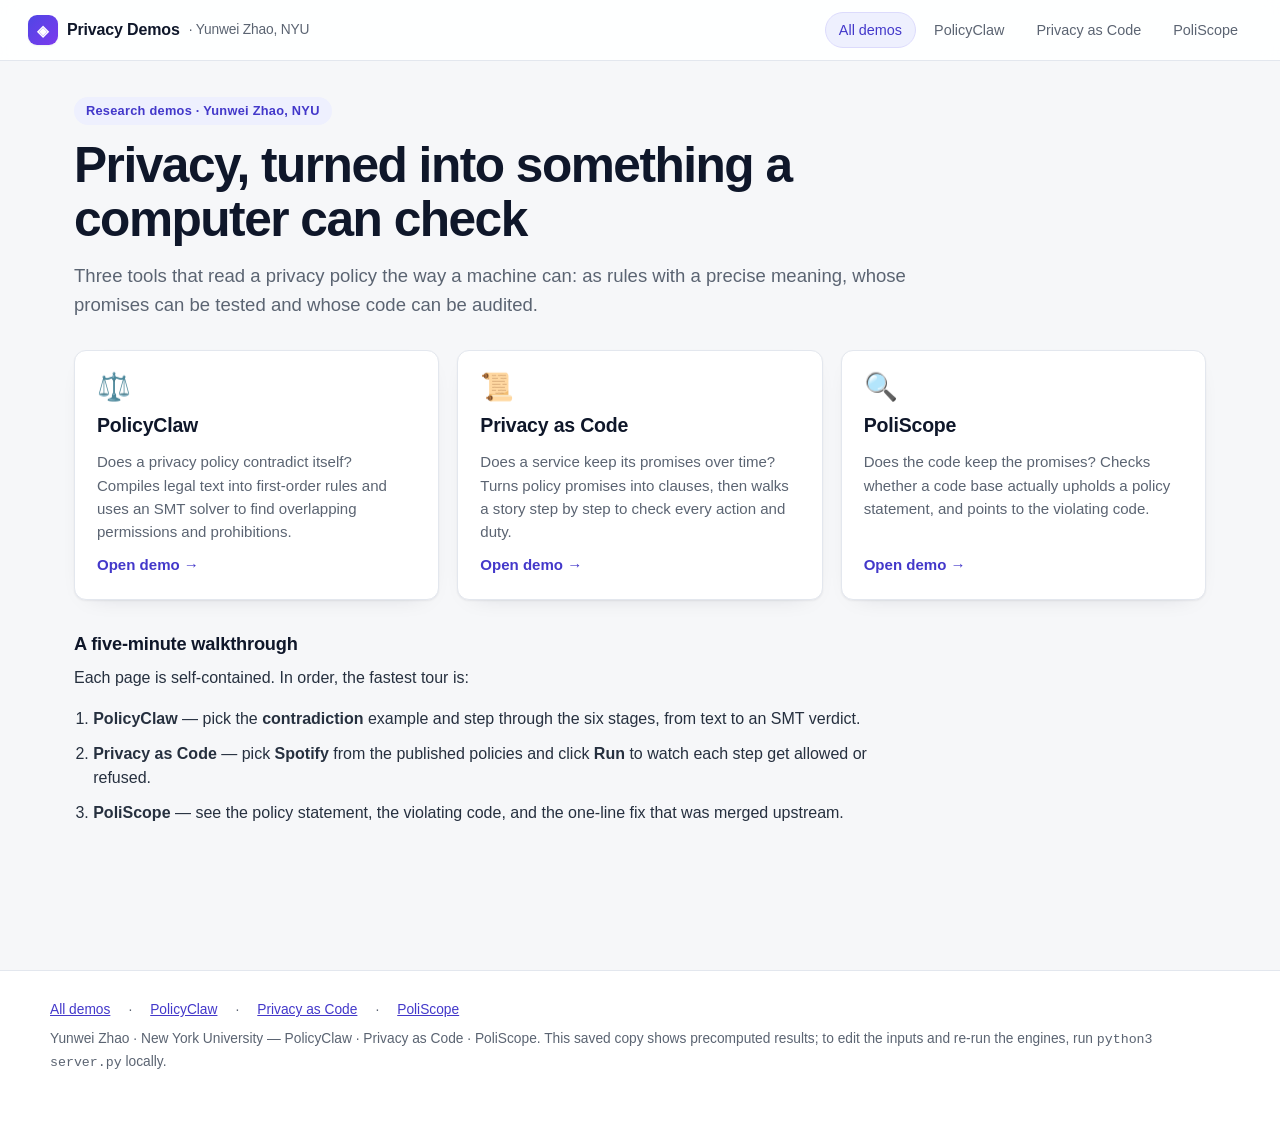
==== index.html @ f0ee2c74 "Publish privacy demos: PolicyClaw, Privacy as Code, PoliScope" ====
<!doctype html>
<html lang="en">
<head>
<meta charset="utf-8">
<meta name="viewport" content="width=device-width, initial-scale=1">
<title>Privacy Demos — PolicyClaw · Privacy as Code · PoliScope</title>
<meta name="description" content="Three research demos that turn privacy policies into something a computer can check: contradiction analysis, promise enforcement over time, and code auditing.">
<style>/* ============================================================
   Privacy Demos — shared theme
   PolicyClaw · Privacy as Code · PoliScope
   ============================================================ */

:root {
  --bg: #f6f7f9;
  --surface: #ffffff;
  --surface-2: #f1f3f6;
  --text: #0f172a;
  --dim: #5b6472;
  --faint: #8a93a3;
  --line: #e3e7ee;
  --line-strong: #c9d0dc;
  --accent: #4f46e5;
  --accent-ink: #4338ca;
  --accent-soft: #eef0fe;
  --good: #15803d;
  --good-bg: #eaf7ee;
  --bad: #b91c1c;
  --bad-bg: #fdeceb;
  --warn: #92400e;
  --radius: 12px;
  --radius-sm: 8px;
  --shadow: 0 1px 2px rgba(15, 23, 42, .06), 0 8px 24px -18px rgba(15, 23, 42, .25);
  --mono: ui-monospace, "SF Mono", SFMono-Regular, Menlo, Consolas, "Liberation Mono", monospace;
}

* { box-sizing: border-box; }

html { scroll-behavior: smooth; }

body {
  margin: 0;
  background: var(--bg);
  color: var(--text);
  font: 16px/1.55 -apple-system, BlinkMacSystemFont, "Segoe UI", Inter, Roboto, "Helvetica Neue", Arial, sans-serif;
  -webkit-font-smoothing: antialiased;
  text-rendering: optimizeLegibility;
}

/* ---------- layout shell ---------- */
.site-header {
  position: sticky;
  top: 0;
  z-index: 20;
  display: flex;
  align-items: center;
  gap: 20px;
  flex-wrap: wrap;
  padding: 12px 28px;
  background: rgba(255, 255, 255, .9);
  backdrop-filter: saturate(160%) blur(8px);
  border-bottom: 1px solid var(--line);
}
.brand {
  display: inline-flex;
  align-items: center;
  gap: 9px;
  font-weight: 700;
  letter-spacing: -.01em;
  color: var(--text);
  text-decoration: none;
  white-space: nowrap;
}
.brand-mark {
  display: inline-grid;
  place-items: center;
  width: 30px;
  height: 30px;
  border-radius: 9px;
  background: linear-gradient(135deg, #4f46e5, #7c3aed);
  color: #fff;
  font-size: 15px;
  box-shadow: var(--shadow);
}
.brand .author { font-weight: 500; color: var(--dim); font-size: .86rem; }
.site-nav { display: flex; gap: 4px; flex-wrap: wrap; margin-left: auto; }
.site-nav a {
  padding: 6px 13px;
  border-radius: 999px;
  color: var(--dim);
  text-decoration: none;
  font-size: .9rem;
  font-weight: 500;
  border: 1px solid transparent;
}
.site-nav a:hover { color: var(--text); background: var(--surface-2); }
.site-nav a.active { color: var(--accent-ink); background: var(--accent-soft); border-color: #dcdbfc; }

main, .page {
  max-width: 1180px;
  margin: 0 auto;
  padding: 28px 24px 72px;
}

/* ---------- hero / landing ---------- */
.hero { max-width: 860px; margin: 8px 0 10px; }
.hero .eyebrow {
  display: inline-block;
  margin: 0 0 14px;
  padding: 4px 12px;
  border-radius: 999px;
  background: var(--accent-soft);
  color: var(--accent-ink);
  font-size: .8rem;
  font-weight: 600;
  letter-spacing: .02em;
}
.hero h1 {
  margin: 0;
  font-size: clamp(2rem, 5vw, 3.1rem);
  line-height: 1.08;
  letter-spacing: -.03em;
  font-weight: 800;
}
.hero .sub {
  margin: 16px 0 0;
  font-size: 1.16rem;
  color: var(--dim);
  max-width: 46em;
}

.grid { display: grid; grid-template-columns: repeat(3, minmax(0, 1fr)); gap: 18px; margin-top: 30px; }
@media (max-width: 900px) { .grid { grid-template-columns: 1fr; } }

.card {
  display: flex;
  flex-direction: column;
  gap: 10px;
  padding: 22px;
  background: var(--surface);
  border: 1px solid var(--line);
  border-radius: var(--radius);
  box-shadow: var(--shadow);
  text-decoration: none;
  color: inherit;
  transition: transform .12s ease, border-color .12s ease, box-shadow .12s ease;
}
.card:hover { transform: translateY(-3px); border-color: var(--line-strong); box-shadow: 0 14px 34px -20px rgba(15, 23, 42, .35); }
.card .icon { font-size: 1.7rem; line-height: 1; }
.card h2 { margin: 0; font-size: 1.22rem; letter-spacing: -.01em; }
.card .q { font-size: .94rem; color: var(--dim); margin: 0; }
.card .cta { margin-top: auto; color: var(--accent-ink); font-weight: 600; font-size: .94rem; }
.card .cta::after { content: " →"; }

.walkthrough { max-width: 52em; padding-left: 1.2em; color: #26303f; }
.walkthrough li { margin: 10px 0; }
.walkthrough code, .walkthrough em { font-style: normal; font-weight: 600; }

/* ---------- headings / text ---------- */
h1 { font-size: 1.9rem; font-weight: 800; letter-spacing: -.02em; margin: 8px 0 4px; }
h2 { font-size: 1.14rem; font-weight: 700; letter-spacing: -.01em; margin: 30px 0 8px; }
h3 { font-size: 1rem; font-weight: 600; margin: 20px 0 6px; }
p { margin: 8px 0; }
a { color: var(--accent-ink); }
.lead { max-width: 52em; color: #26303f; }
.dim { color: var(--dim); }
.pick { margin: 16px 0 4px; }

/* ---------- tables ---------- */
table {
  border-collapse: collapse;
  width: 100%;
  font-size: .92rem;
  margin: 8px 0 6px;
  background: var(--surface);
  border: 1px solid var(--line);
  border-radius: var(--radius-sm);
  overflow: hidden;
}
th {
  text-align: left;
  font-weight: 600;
  background: var(--surface-2);
  color: #334155;
  padding: 9px 14px;
  border-bottom: 1px solid var(--line);
}
td { padding: 8px 14px; vertical-align: top; border-top: 1px solid var(--line); }
tr:first-child td { border-top: 0; }
tbody tr:hover td { background: #fafbfd; }
th:last-child, td:last-child { padding-right: 14px; }

tr.pickable { cursor: pointer; }
tr.pickable:hover td { background: #f4f6fa; }
tr.on td { background: #fdf6d8 !important; }
.num { color: var(--faint); white-space: nowrap; font-variant-numeric: tabular-nums; }
.good { color: var(--good); font-weight: 600; }
.bad { color: var(--bad); font-weight: 600; }
.nowrap { white-space: nowrap; }
td.slot { width: 8.5em; color: var(--dim); }
.outcome { font-weight: 700; }
.changed { font-weight: 700; }
.keys { float: right; }

/* ---------- controls ---------- */
select, button, input { font: inherit; color: inherit; }
select, input[type="text"], input:not([type]) {
  max-width: 100%;
  padding: 6px 10px;
  background: var(--surface);
  border: 1px solid var(--line-strong);
  border-radius: var(--radius-sm);
}
select:focus, input:focus, textarea:focus { outline: 2px solid #c7c9f8; outline-offset: 1px; border-color: var(--accent); }
textarea {
  display: block;
  width: 100%;
  box-sizing: border-box;
  border: 1px solid var(--line-strong);
  border-radius: var(--radius-sm);
  padding: 10px 12px;
  line-height: 1.55;
  color: var(--text);
  background: var(--surface);
  resize: vertical;
}
textarea[readonly] { background: var(--surface-2); }
button {
  padding: 6px 20px;
  border-radius: var(--radius-sm);
  border: 1px solid var(--accent);
  background: var(--accent);
  color: #fff;
  font-weight: 600;
  cursor: pointer;
}
button:hover { background: var(--accent-ink); border-color: var(--accent-ink); }

/* ---------- code / formulas ---------- */
code, .src, textarea { font-family: var(--mono); font-size: .83rem; }
pre.src {
  white-space: pre-wrap;
  margin: 8px 0;
  padding: 12px 14px;
  background: #0f172a;
  color: #e2e8f0;
  border-radius: var(--radius-sm);
  overflow-wrap: anywhere;
  overflow-x: auto;
}
.policytext {
  white-space: pre-wrap;
  border: 1px solid var(--line-strong);
  border-radius: var(--radius-sm);
  padding: 12px 14px;
  max-height: 300px;
  overflow-y: auto;
  font-size: .95rem;
  background: var(--surface);
}
.diff { white-space: pre; overflow-x: auto; }
.diff .add { background: var(--good-bg); display: block; }
.diff .del { background: var(--bad-bg); display: block; }

/* ---------- highlight marks ---------- */
mark { color: inherit; padding: 0 2px; border-radius: 3px; }
mark.h0 { background: #fde68a; }
mark.h1 { background: #a7f3d0; }
mark.h2 { background: #bae6fd; }
mark.h3 { background: #fbcfe8; }
mark.h4 { background: #fed7aa; }
mark.u1 { background: none; border-bottom: 2px solid var(--accent); }
mark.u2 { background: none; border-bottom: 1px dotted var(--accent); }

/* ---------- details ---------- */
details { margin: 12px 0; }
details > summary { cursor: pointer; font-weight: 600; color: #334155; }
details > summary:hover { color: var(--accent-ink); }
summary.h2 { font-size: 1.14rem; font-weight: 700; letter-spacing: -.01em; margin: 30px 0 8px; }

/* ---------- Privacy as Code specifics ---------- */
#policy { height: 420px; }
#glossary { height: 300px; margin-top: 6px; }
#steps { height: 230px; }
#status { margin-left: 10px; }
#run tr[data-n] { cursor: pointer; }
#run tr[data-n]:hover td { background: #f4f6fa; }
#run tr.on td { background: #fdf6d8 !important; }
.words p { margin: 4px 0; font-size: .92rem; }
.pairs td[rowspan], .pairs tr > td:first-child:not(.code) { width: 32%; }
.pairs td.code { width: 34%; cursor: pointer; border-left: 3px solid transparent; padding-left: 8px; }
.pairs td.code.sel { border-left-color: var(--accent); }
.pairs tr.cont td { border-top: 1px dotted var(--line); }
.pairs .plain { margin: 0 0 4px; }
.forms td:first-child { width: 15em; }
.error { white-space: pre-wrap; color: var(--bad); }
.sent { cursor: pointer; padding-left: 6px; border-left: 3px solid transparent; }
.sent.sel { border-left-color: var(--accent); }
.plain { font-size: .92rem; color: #334155; margin: 2px 0 4px; }

/* ---------- PolicyClaw specifics (shared, kept for safety) ---------- */
.cols { display: grid; grid-template-columns: minmax(0, 5fr) minmax(0, 6fr); column-gap: 40px; align-items: start; margin-top: 18px; }
@media (max-width: 920px) { .cols { grid-template-columns: minmax(0, 1fr); } }

/* ---------- footer ---------- */
.site-footer {
  border-top: 1px solid var(--line);
  margin-top: 56px;
  padding: 22px 24px 40px;
  color: var(--dim);
  font-size: .86rem;
  background: var(--surface);
}
.site-footer .inner { max-width: 1180px; margin: 0 auto; }
.site-footer a { color: var(--accent-ink); }
.site-footer .foot-nav { display: flex; flex-wrap: wrap; gap: 4px 18px; margin: 6px 0; }

[hidden] { display: none !important; }
hr { border: 0; border-top: 1px solid var(--line); margin: 36px 0 0; }
@media (max-width: 640px) { table { display: block; overflow-x: auto; } .nowrap { white-space: normal; } }
</style>
</head>
<body>
<header class="site-header"><a class="brand" href="index.html"><span class="brand-mark">◈</span>Privacy Demos<span class="author"> · Yunwei Zhao, NYU</span></a><nav class="site-nav"><a href="index.html" class="active">All demos</a><a href="policyclaw.html">PolicyClaw</a><a href="privacy-as-code.html">Privacy as Code</a><a href="poliscope.html">PoliScope</a></nav></header><main class="page">

<div class="hero">
  <p class="eyebrow">Research demos · Yunwei Zhao, NYU</p>
  <h1>Privacy, turned into something a computer can check</h1>
  <p class="sub">Three tools that read a privacy policy the way a machine can: as rules with a precise meaning, whose promises can be tested and whose code can be audited.</p>
</div>

<div class="grid">
  <a class="card" href="policyclaw.html">
    <div class="icon">⚖️</div>
    <h2>PolicyClaw</h2>
    <p class="q">Does a privacy policy contradict itself? Compiles legal text into first-order rules and uses an SMT solver to find overlapping permissions and prohibitions.</p>
    <span class="cta">Open demo</span>
  </a>
  <a class="card" href="privacy-as-code.html">
    <div class="icon">📜</div>
    <h2>Privacy as Code</h2>
    <p class="q">Does a service keep its promises over time? Turns policy promises into clauses, then walks a story step by step to check every action and duty.</p>
    <span class="cta">Open demo</span>
  </a>
  <a class="card" href="poliscope.html">
    <div class="icon">🔍</div>
    <h2>PoliScope</h2>
    <p class="q">Does the code keep the promises? Checks whether a code base actually upholds a policy statement, and points to the violating code.</p>
    <span class="cta">Open demo</span>
  </a>
</div>

<h2>A five-minute walkthrough</h2>
<p class="lead">Each page is self-contained. In order, the fastest tour is:</p>
<ol class="walkthrough">
  <li><strong>PolicyClaw</strong> — pick the <em>contradiction</em> example and step through the six stages, from text to an SMT verdict.</li>
  <li><strong>Privacy as Code</strong> — pick <em>Spotify</em> from the published policies and click <em>Run</em> to watch each step get allowed or refused.</li>
  <li><strong>PoliScope</strong> — see the policy statement, the violating code, and the one-line fix that was merged upstream.</li>
</ol>

</main><footer class="site-footer"><div class="inner"><div class="foot-nav"><a href="index.html">All demos</a> · <a href="policyclaw.html">PolicyClaw</a> · <a href="privacy-as-code.html">Privacy as Code</a> · <a href="poliscope.html">PoliScope</a></div><p>Yunwei Zhao · New York University — PolicyClaw · Privacy as Code · PoliScope. This saved copy shows precomputed results; to edit the inputs and re-run the engines, run <code>python3 server.py</code> locally.</p></div></footer></body>
</html>
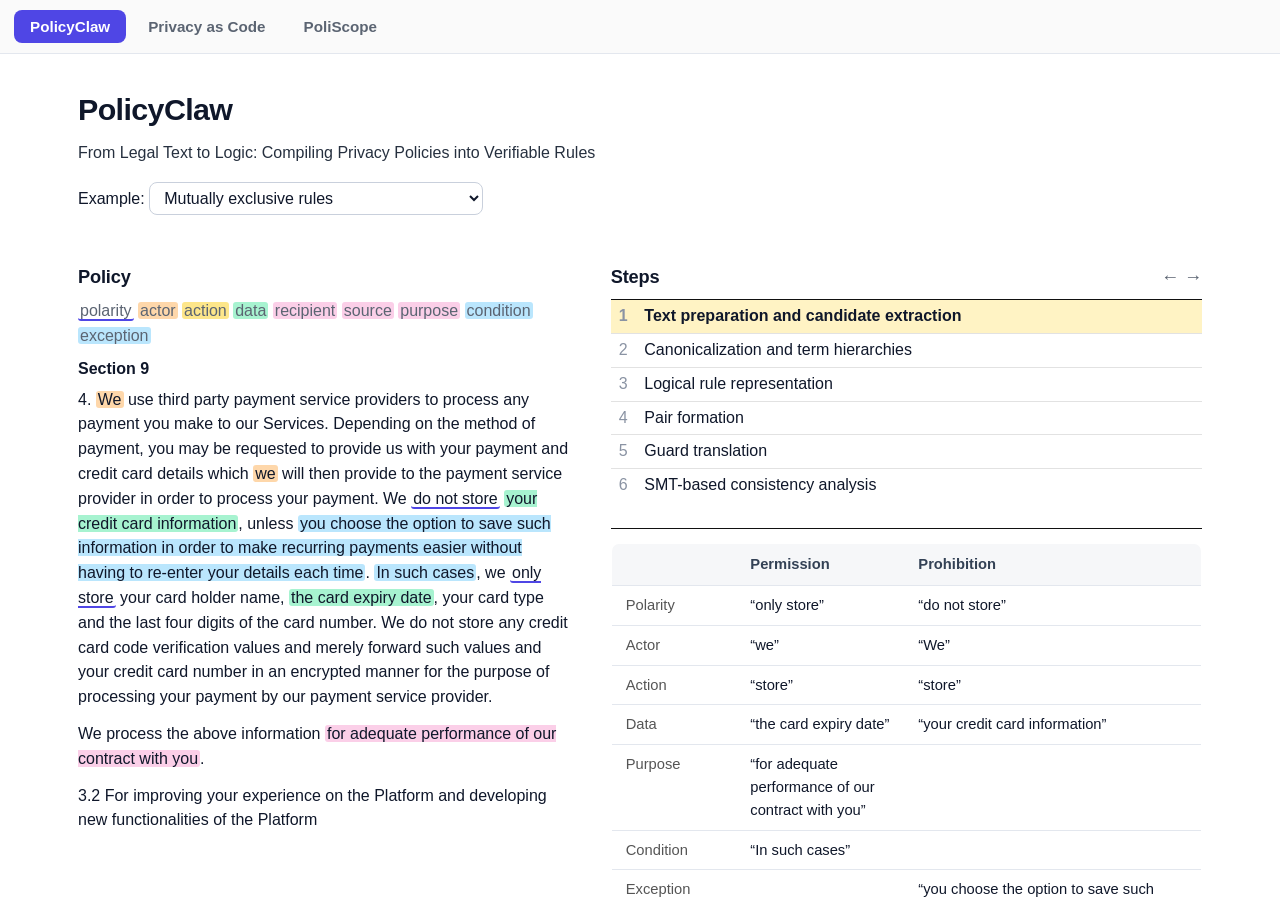
==== commit b6082b45: "Single page with three tabs; drop branding/name/footer" ====
--- a/index.html
+++ b/index.html
@@ -3,359 +3,56 @@
 <head>
 <meta charset="utf-8">
 <meta name="viewport" content="width=device-width, initial-scale=1">
-<title>Privacy Demos — PolicyClaw · Privacy as Code · PoliScope</title>
-<meta name="description" content="Three research demos that turn privacy policies into something a computer can check: contradiction analysis, promise enforcement over time, and code auditing.">
-<style>/* ============================================================
-   Privacy Demos — shared theme
-   PolicyClaw · Privacy as Code · PoliScope
-   ============================================================ */
-
-:root {
-  --bg: #f6f7f9;
-  --surface: #ffffff;
-  --surface-2: #f1f3f6;
-  --text: #0f172a;
-  --dim: #5b6472;
-  --faint: #8a93a3;
-  --line: #e3e7ee;
-  --line-strong: #c9d0dc;
-  --accent: #4f46e5;
-  --accent-ink: #4338ca;
-  --accent-soft: #eef0fe;
-  --good: #15803d;
-  --good-bg: #eaf7ee;
-  --bad: #b91c1c;
-  --bad-bg: #fdeceb;
-  --warn: #92400e;
-  --radius: 12px;
-  --radius-sm: 8px;
-  --shadow: 0 1px 2px rgba(15, 23, 42, .06), 0 8px 24px -18px rgba(15, 23, 42, .25);
-  --mono: ui-monospace, "SF Mono", SFMono-Regular, Menlo, Consolas, "Liberation Mono", monospace;
-}
-
-* { box-sizing: border-box; }
-
-html { scroll-behavior: smooth; }
-
-body {
-  margin: 0;
-  background: var(--bg);
-  color: var(--text);
-  font: 16px/1.55 -apple-system, BlinkMacSystemFont, "Segoe UI", Inter, Roboto, "Helvetica Neue", Arial, sans-serif;
-  -webkit-font-smoothing: antialiased;
-  text-rendering: optimizeLegibility;
-}
-
-/* ---------- layout shell ---------- */
-.site-header {
-  position: sticky;
-  top: 0;
-  z-index: 20;
-  display: flex;
-  align-items: center;
-  gap: 20px;
-  flex-wrap: wrap;
-  padding: 12px 28px;
-  background: rgba(255, 255, 255, .9);
-  backdrop-filter: saturate(160%) blur(8px);
-  border-bottom: 1px solid var(--line);
-}
-.brand {
-  display: inline-flex;
-  align-items: center;
-  gap: 9px;
-  font-weight: 700;
-  letter-spacing: -.01em;
-  color: var(--text);
-  text-decoration: none;
-  white-space: nowrap;
-}
-.brand-mark {
-  display: inline-grid;
-  place-items: center;
-  width: 30px;
-  height: 30px;
-  border-radius: 9px;
-  background: linear-gradient(135deg, #4f46e5, #7c3aed);
-  color: #fff;
-  font-size: 15px;
-  box-shadow: var(--shadow);
-}
-.brand .author { font-weight: 500; color: var(--dim); font-size: .86rem; }
-.site-nav { display: flex; gap: 4px; flex-wrap: wrap; margin-left: auto; }
-.site-nav a {
-  padding: 6px 13px;
-  border-radius: 999px;
-  color: var(--dim);
-  text-decoration: none;
-  font-size: .9rem;
-  font-weight: 500;
-  border: 1px solid transparent;
-}
-.site-nav a:hover { color: var(--text); background: var(--surface-2); }
-.site-nav a.active { color: var(--accent-ink); background: var(--accent-soft); border-color: #dcdbfc; }
-
-main, .page {
-  max-width: 1180px;
-  margin: 0 auto;
-  padding: 28px 24px 72px;
-}
-
-/* ---------- hero / landing ---------- */
-.hero { max-width: 860px; margin: 8px 0 10px; }
-.hero .eyebrow {
-  display: inline-block;
-  margin: 0 0 14px;
-  padding: 4px 12px;
-  border-radius: 999px;
-  background: var(--accent-soft);
-  color: var(--accent-ink);
-  font-size: .8rem;
-  font-weight: 600;
-  letter-spacing: .02em;
-}
-.hero h1 {
-  margin: 0;
-  font-size: clamp(2rem, 5vw, 3.1rem);
-  line-height: 1.08;
-  letter-spacing: -.03em;
-  font-weight: 800;
-}
-.hero .sub {
-  margin: 16px 0 0;
-  font-size: 1.16rem;
-  color: var(--dim);
-  max-width: 46em;
-}
-
-.grid { display: grid; grid-template-columns: repeat(3, minmax(0, 1fr)); gap: 18px; margin-top: 30px; }
-@media (max-width: 900px) { .grid { grid-template-columns: 1fr; } }
-
-.card {
-  display: flex;
-  flex-direction: column;
-  gap: 10px;
-  padding: 22px;
-  background: var(--surface);
-  border: 1px solid var(--line);
-  border-radius: var(--radius);
-  box-shadow: var(--shadow);
-  text-decoration: none;
-  color: inherit;
-  transition: transform .12s ease, border-color .12s ease, box-shadow .12s ease;
-}
-.card:hover { transform: translateY(-3px); border-color: var(--line-strong); box-shadow: 0 14px 34px -20px rgba(15, 23, 42, .35); }
-.card .icon { font-size: 1.7rem; line-height: 1; }
-.card h2 { margin: 0; font-size: 1.22rem; letter-spacing: -.01em; }
-.card .q { font-size: .94rem; color: var(--dim); margin: 0; }
-.card .cta { margin-top: auto; color: var(--accent-ink); font-weight: 600; font-size: .94rem; }
-.card .cta::after { content: " →"; }
-
-.walkthrough { max-width: 52em; padding-left: 1.2em; color: #26303f; }
-.walkthrough li { margin: 10px 0; }
-.walkthrough code, .walkthrough em { font-style: normal; font-weight: 600; }
-
-/* ---------- headings / text ---------- */
-h1 { font-size: 1.9rem; font-weight: 800; letter-spacing: -.02em; margin: 8px 0 4px; }
-h2 { font-size: 1.14rem; font-weight: 700; letter-spacing: -.01em; margin: 30px 0 8px; }
-h3 { font-size: 1rem; font-weight: 600; margin: 20px 0 6px; }
-p { margin: 8px 0; }
-a { color: var(--accent-ink); }
-.lead { max-width: 52em; color: #26303f; }
-.dim { color: var(--dim); }
-.pick { margin: 16px 0 4px; }
-
-/* ---------- tables ---------- */
-table {
-  border-collapse: collapse;
-  width: 100%;
-  font-size: .92rem;
-  margin: 8px 0 6px;
-  background: var(--surface);
-  border: 1px solid var(--line);
-  border-radius: var(--radius-sm);
-  overflow: hidden;
-}
-th {
-  text-align: left;
-  font-weight: 600;
-  background: var(--surface-2);
-  color: #334155;
-  padding: 9px 14px;
-  border-bottom: 1px solid var(--line);
-}
-td { padding: 8px 14px; vertical-align: top; border-top: 1px solid var(--line); }
-tr:first-child td { border-top: 0; }
-tbody tr:hover td { background: #fafbfd; }
-th:last-child, td:last-child { padding-right: 14px; }
-
-tr.pickable { cursor: pointer; }
-tr.pickable:hover td { background: #f4f6fa; }
-tr.on td { background: #fdf6d8 !important; }
-.num { color: var(--faint); white-space: nowrap; font-variant-numeric: tabular-nums; }
-.good { color: var(--good); font-weight: 600; }
-.bad { color: var(--bad); font-weight: 600; }
-.nowrap { white-space: nowrap; }
-td.slot { width: 8.5em; color: var(--dim); }
-.outcome { font-weight: 700; }
-.changed { font-weight: 700; }
-.keys { float: right; }
-
-/* ---------- controls ---------- */
-select, button, input { font: inherit; color: inherit; }
-select, input[type="text"], input:not([type]) {
-  max-width: 100%;
-  padding: 6px 10px;
-  background: var(--surface);
-  border: 1px solid var(--line-strong);
-  border-radius: var(--radius-sm);
-}
-select:focus, input:focus, textarea:focus { outline: 2px solid #c7c9f8; outline-offset: 1px; border-color: var(--accent); }
-textarea {
-  display: block;
-  width: 100%;
-  box-sizing: border-box;
-  border: 1px solid var(--line-strong);
-  border-radius: var(--radius-sm);
-  padding: 10px 12px;
-  line-height: 1.55;
-  color: var(--text);
-  background: var(--surface);
-  resize: vertical;
-}
-textarea[readonly] { background: var(--surface-2); }
-button {
-  padding: 6px 20px;
-  border-radius: var(--radius-sm);
-  border: 1px solid var(--accent);
-  background: var(--accent);
-  color: #fff;
-  font-weight: 600;
-  cursor: pointer;
-}
-button:hover { background: var(--accent-ink); border-color: var(--accent-ink); }
-
-/* ---------- code / formulas ---------- */
-code, .src, textarea { font-family: var(--mono); font-size: .83rem; }
-pre.src {
-  white-space: pre-wrap;
-  margin: 8px 0;
-  padding: 12px 14px;
-  background: #0f172a;
-  color: #e2e8f0;
-  border-radius: var(--radius-sm);
-  overflow-wrap: anywhere;
-  overflow-x: auto;
-}
-.policytext {
-  white-space: pre-wrap;
-  border: 1px solid var(--line-strong);
-  border-radius: var(--radius-sm);
-  padding: 12px 14px;
-  max-height: 300px;
-  overflow-y: auto;
-  font-size: .95rem;
-  background: var(--surface);
-}
-.diff { white-space: pre; overflow-x: auto; }
-.diff .add { background: var(--good-bg); display: block; }
-.diff .del { background: var(--bad-bg); display: block; }
-
-/* ---------- highlight marks ---------- */
-mark { color: inherit; padding: 0 2px; border-radius: 3px; }
-mark.h0 { background: #fde68a; }
-mark.h1 { background: #a7f3d0; }
-mark.h2 { background: #bae6fd; }
-mark.h3 { background: #fbcfe8; }
-mark.h4 { background: #fed7aa; }
-mark.u1 { background: none; border-bottom: 2px solid var(--accent); }
-mark.u2 { background: none; border-bottom: 1px dotted var(--accent); }
-
-/* ---------- details ---------- */
-details { margin: 12px 0; }
-details > summary { cursor: pointer; font-weight: 600; color: #334155; }
-details > summary:hover { color: var(--accent-ink); }
-summary.h2 { font-size: 1.14rem; font-weight: 700; letter-spacing: -.01em; margin: 30px 0 8px; }
-
-/* ---------- Privacy as Code specifics ---------- */
-#policy { height: 420px; }
-#glossary { height: 300px; margin-top: 6px; }
-#steps { height: 230px; }
-#status { margin-left: 10px; }
-#run tr[data-n] { cursor: pointer; }
-#run tr[data-n]:hover td { background: #f4f6fa; }
-#run tr.on td { background: #fdf6d8 !important; }
-.words p { margin: 4px 0; font-size: .92rem; }
-.pairs td[rowspan], .pairs tr > td:first-child:not(.code) { width: 32%; }
-.pairs td.code { width: 34%; cursor: pointer; border-left: 3px solid transparent; padding-left: 8px; }
-.pairs td.code.sel { border-left-color: var(--accent); }
-.pairs tr.cont td { border-top: 1px dotted var(--line); }
-.pairs .plain { margin: 0 0 4px; }
-.forms td:first-child { width: 15em; }
-.error { white-space: pre-wrap; color: var(--bad); }
-.sent { cursor: pointer; padding-left: 6px; border-left: 3px solid transparent; }
-.sent.sel { border-left-color: var(--accent); }
-.plain { font-size: .92rem; color: #334155; margin: 2px 0 4px; }
-
-/* ---------- PolicyClaw specifics (shared, kept for safety) ---------- */
-.cols { display: grid; grid-template-columns: minmax(0, 5fr) minmax(0, 6fr); column-gap: 40px; align-items: start; margin-top: 18px; }
-@media (max-width: 920px) { .cols { grid-template-columns: minmax(0, 1fr); } }
-
-/* ---------- footer ---------- */
-.site-footer {
-  border-top: 1px solid var(--line);
-  margin-top: 56px;
-  padding: 22px 24px 40px;
-  color: var(--dim);
-  font-size: .86rem;
-  background: var(--surface);
-}
-.site-footer .inner { max-width: 1180px; margin: 0 auto; }
-.site-footer a { color: var(--accent-ink); }
-.site-footer .foot-nav { display: flex; flex-wrap: wrap; gap: 4px 18px; margin: 6px 0; }
-
-[hidden] { display: none !important; }
-hr { border: 0; border-top: 1px solid var(--line); margin: 36px 0 0; }
-@media (max-width: 640px) { table { display: block; overflow-x: auto; } .nowrap { white-space: normal; } }
+<title>PolicyClaw · Privacy as Code · PoliScope</title>
+<style>
+  html, body { height: 100%; margin: 0; }
+  body {
+    display: flex;
+    flex-direction: column;
+    background: #fff;
+    color: #0f172a;
+    font-family: -apple-system, BlinkMacSystemFont, "Segoe UI", Inter, Roboto, "Helvetica Neue", Arial, sans-serif;
+  }
+  .tabs {
+    flex: 0 0 auto;
+    display: flex;
+    gap: 6px;
+    padding: 10px 14px;
+    border-bottom: 1px solid #e3e7ee;
+    background: #fafafa;
+  }
+  .tab {
+    border: none;
+    background: transparent;
+    padding: 8px 16px;
+    border-radius: 8px;
+    font-size: .95rem;
+    font-weight: 600;
+    color: #5b6472;
+    cursor: pointer;
+  }
+  .tab:hover { background: #eef0fe; color: #4338ca; }
+  .tab.active { background: #4f46e5; color: #fff; }
+  iframe { flex: 1 1 auto; width: 100%; border: 0; }
 </style>
 </head>
 <body>
-<header class="site-header"><a class="brand" href="index.html"><span class="brand-mark">◈</span>Privacy Demos<span class="author"> · Yunwei Zhao, NYU</span></a><nav class="site-nav"><a href="index.html" class="active">All demos</a><a href="policyclaw.html">PolicyClaw</a><a href="privacy-as-code.html">Privacy as Code</a><a href="poliscope.html">PoliScope</a></nav></header><main class="page">
-
-<div class="hero">
-  <p class="eyebrow">Research demos · Yunwei Zhao, NYU</p>
-  <h1>Privacy, turned into something a computer can check</h1>
-  <p class="sub">Three tools that read a privacy policy the way a machine can: as rules with a precise meaning, whose promises can be tested and whose code can be audited.</p>
-</div>
-
-<div class="grid">
-  <a class="card" href="policyclaw.html">
-    <div class="icon">⚖️</div>
-    <h2>PolicyClaw</h2>
-    <p class="q">Does a privacy policy contradict itself? Compiles legal text into first-order rules and uses an SMT solver to find overlapping permissions and prohibitions.</p>
-    <span class="cta">Open demo</span>
-  </a>
-  <a class="card" href="privacy-as-code.html">
-    <div class="icon">📜</div>
-    <h2>Privacy as Code</h2>
-    <p class="q">Does a service keep its promises over time? Turns policy promises into clauses, then walks a story step by step to check every action and duty.</p>
-    <span class="cta">Open demo</span>
-  </a>
-  <a class="card" href="poliscope.html">
-    <div class="icon">🔍</div>
-    <h2>PoliScope</h2>
-    <p class="q">Does the code keep the promises? Checks whether a code base actually upholds a policy statement, and points to the violating code.</p>
-    <span class="cta">Open demo</span>
-  </a>
-</div>
-
-<h2>A five-minute walkthrough</h2>
-<p class="lead">Each page is self-contained. In order, the fastest tour is:</p>
-<ol class="walkthrough">
-  <li><strong>PolicyClaw</strong> — pick the <em>contradiction</em> example and step through the six stages, from text to an SMT verdict.</li>
-  <li><strong>Privacy as Code</strong> — pick <em>Spotify</em> from the published policies and click <em>Run</em> to watch each step get allowed or refused.</li>
-  <li><strong>PoliScope</strong> — see the policy statement, the violating code, and the one-line fix that was merged upstream.</li>
-</ol>
-
-</main><footer class="site-footer"><div class="inner"><div class="foot-nav"><a href="index.html">All demos</a> · <a href="policyclaw.html">PolicyClaw</a> · <a href="privacy-as-code.html">Privacy as Code</a> · <a href="poliscope.html">PoliScope</a></div><p>Yunwei Zhao · New York University — PolicyClaw · Privacy as Code · PoliScope. This saved copy shows precomputed results; to edit the inputs and re-run the engines, run <code>python3 server.py</code> locally.</p></div></footer></body>
+  <nav class="tabs" aria-label="demos">
+    <button class="tab active" data-src="policyclaw.html">PolicyClaw</button>
+    <button class="tab" data-src="privacy-as-code.html">Privacy as Code</button>
+    <button class="tab" data-src="poliscope.html">PoliScope</button>
+  </nav>
+  <iframe id="frame" src="policyclaw.html" title="demo"></iframe>
+  <script>
+    const tabs = Array.from(document.querySelectorAll('.tab'));
+    const frame = document.getElementById('frame');
+    for (const tab of tabs) {
+      tab.addEventListener('click', function () {
+        tabs.forEach(t => t.classList.remove('active'));
+        tab.classList.add('active');
+        frame.src = tab.dataset.src;
+      });
+    }
+  </script>
+</body>
 </html>
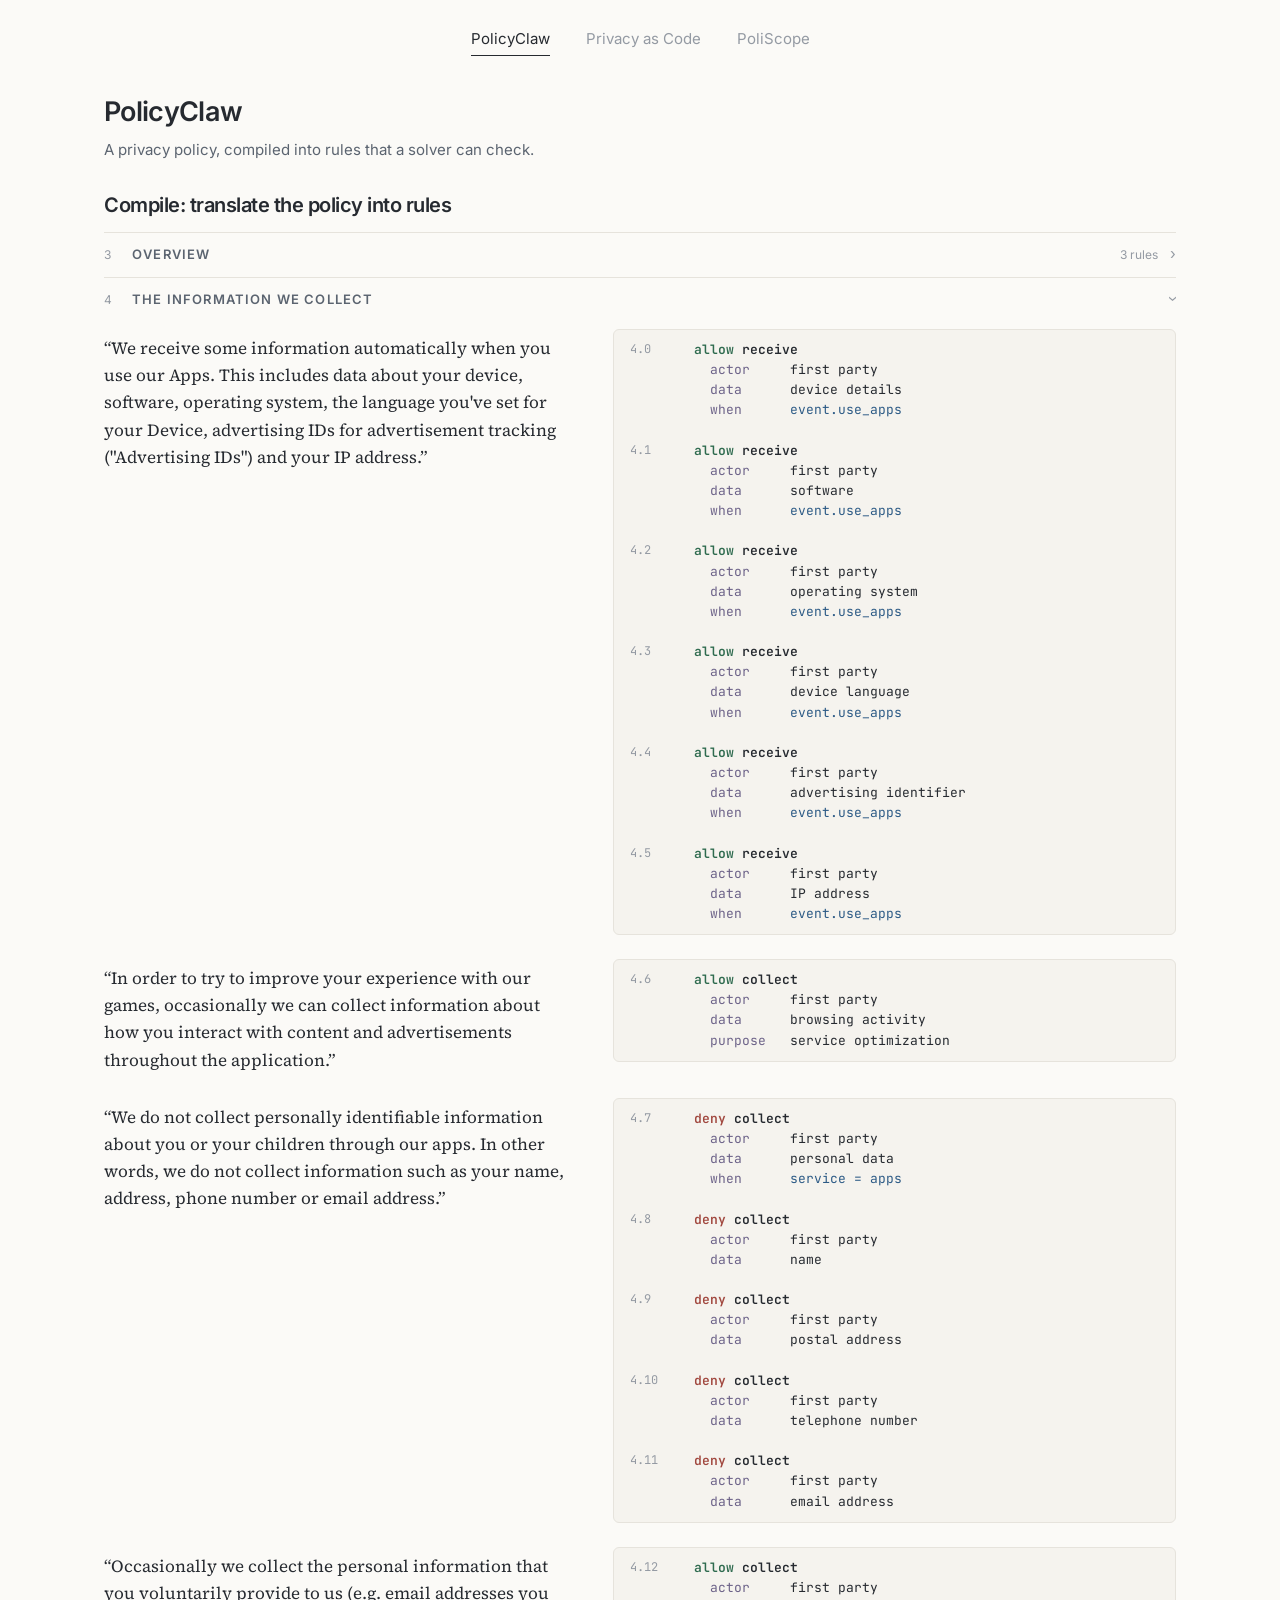
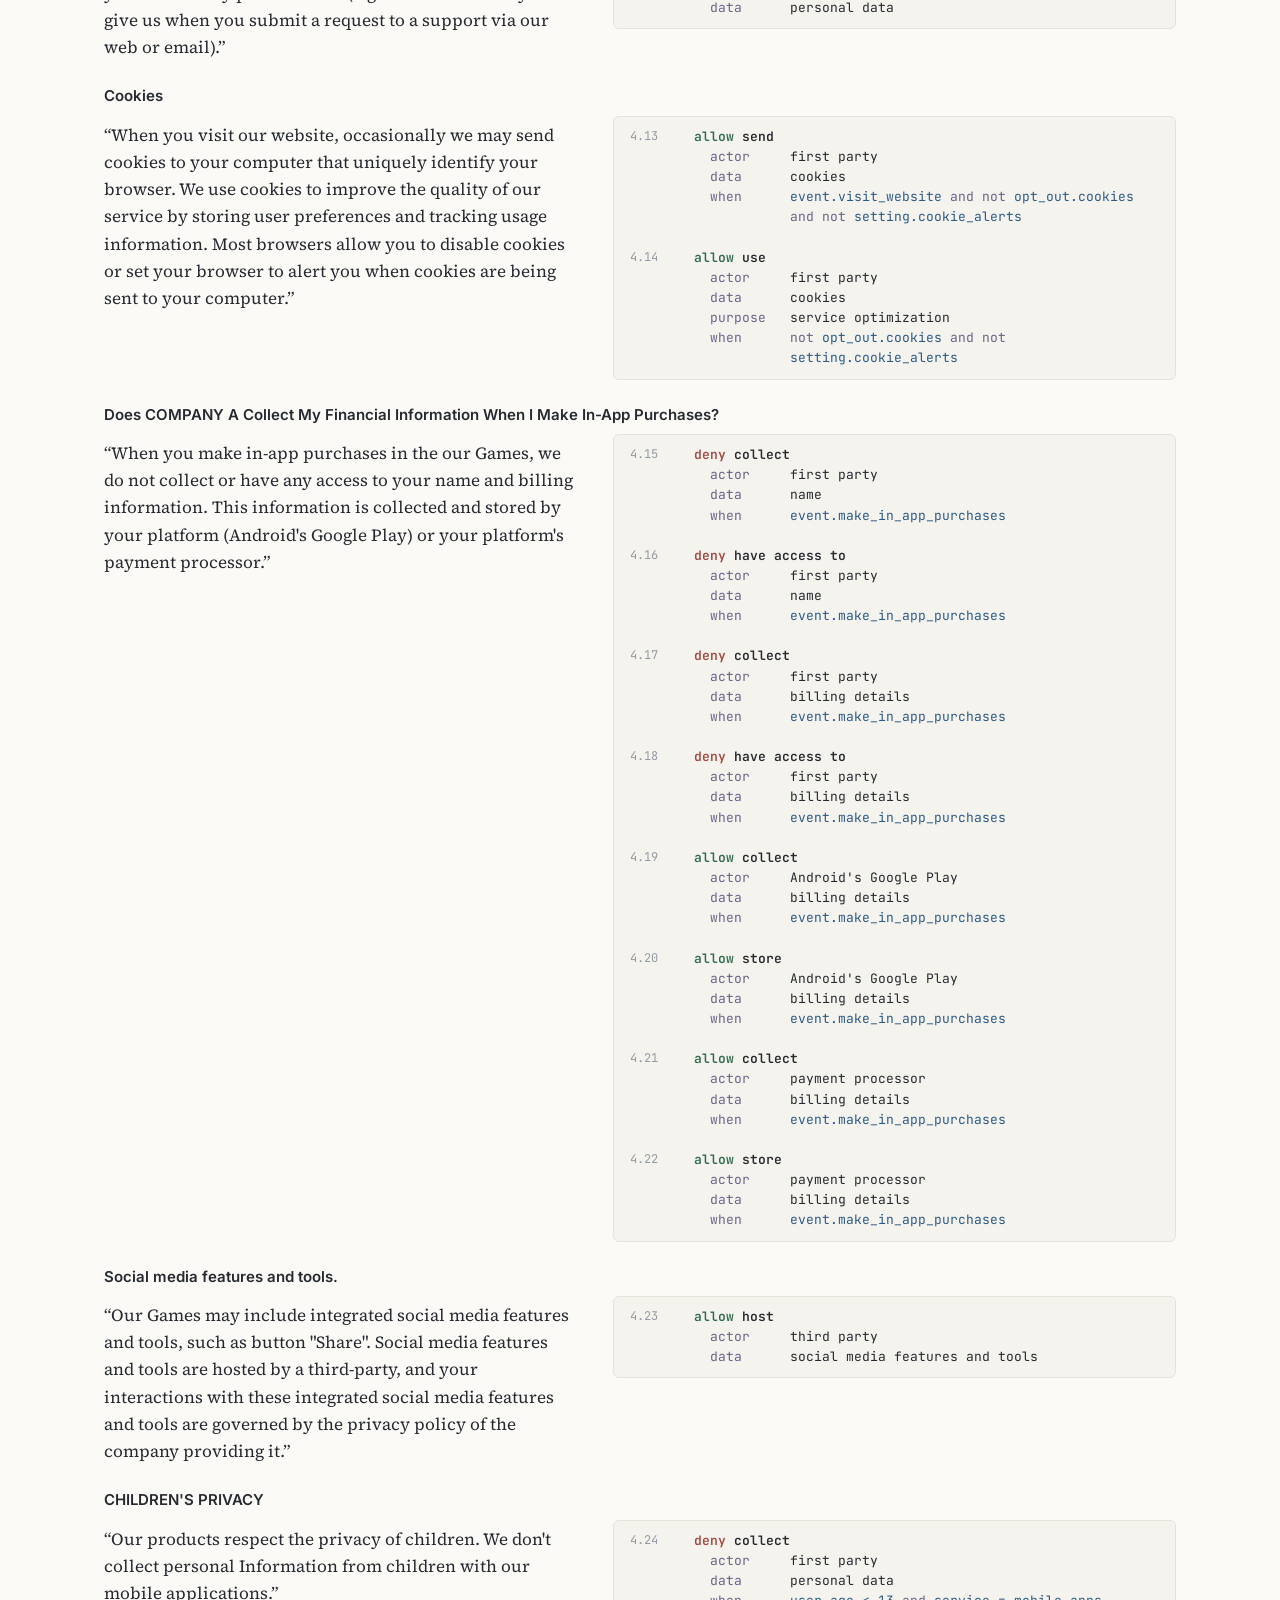
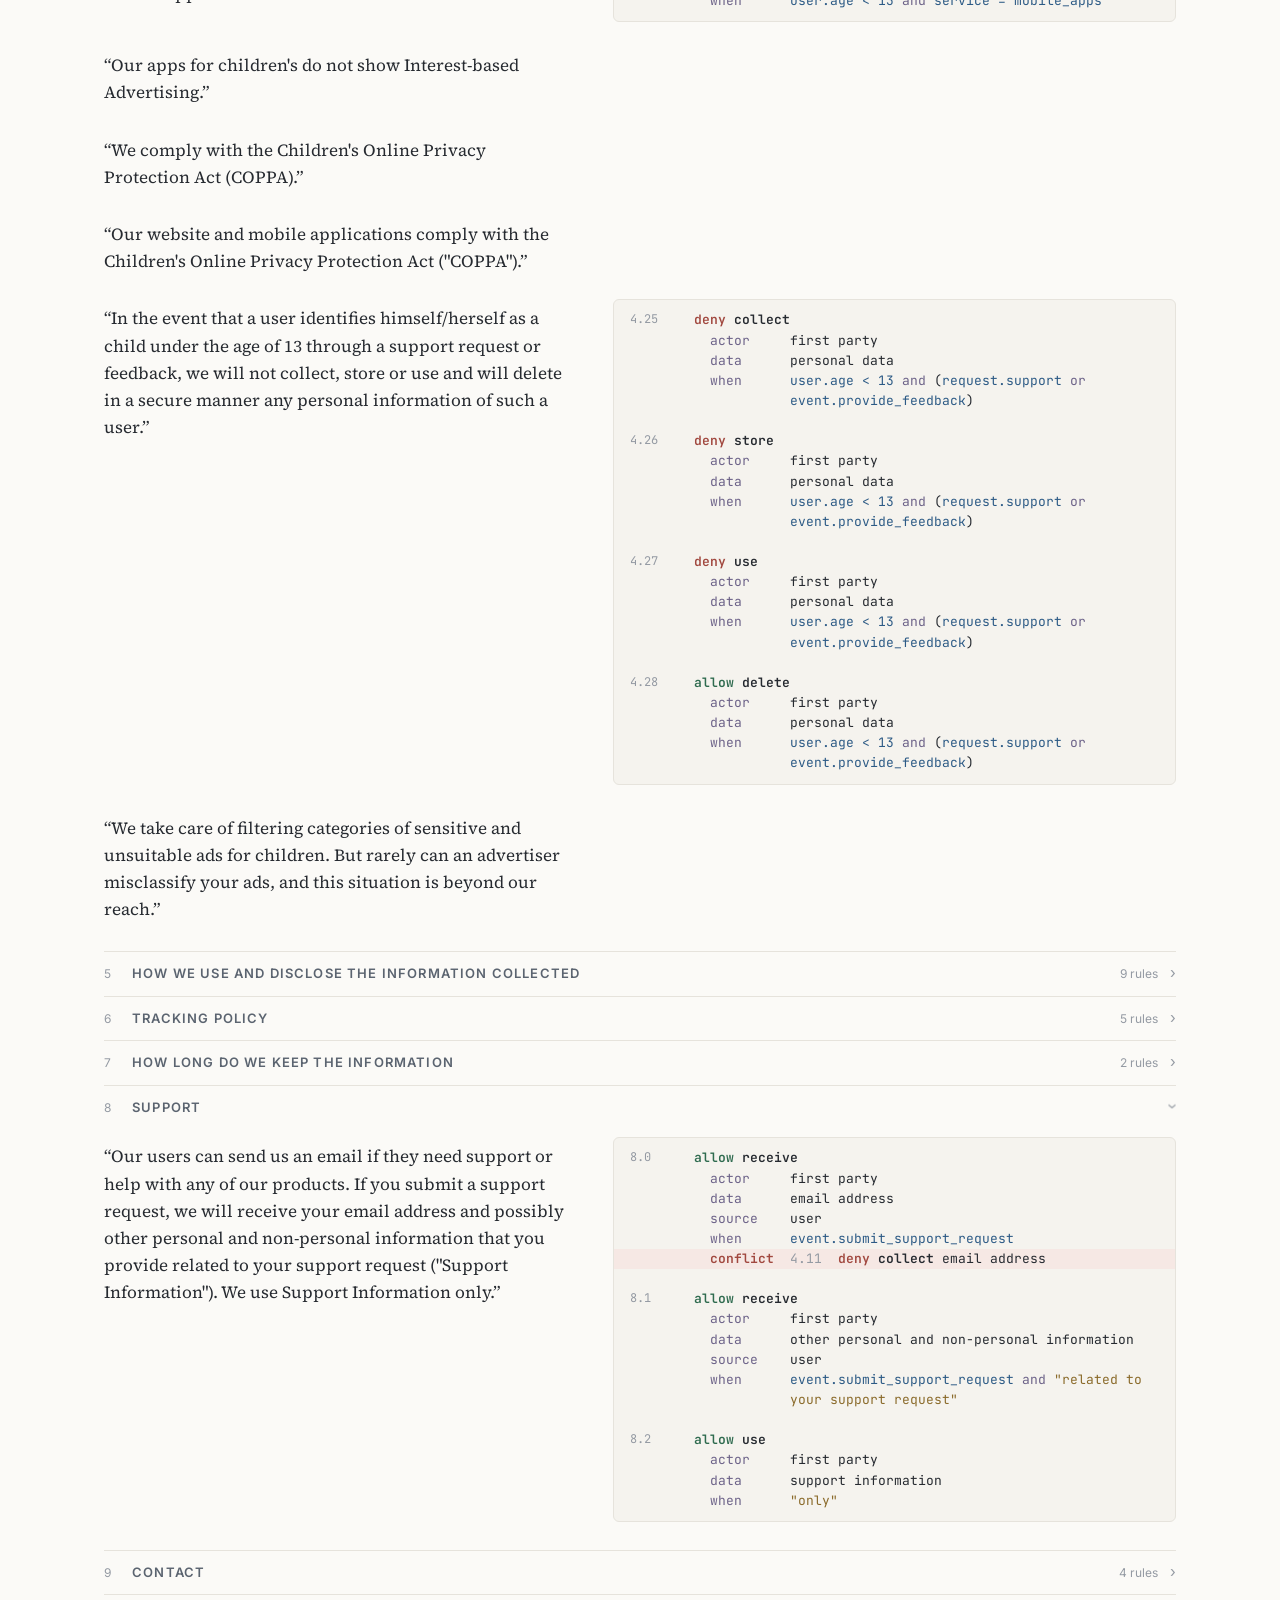
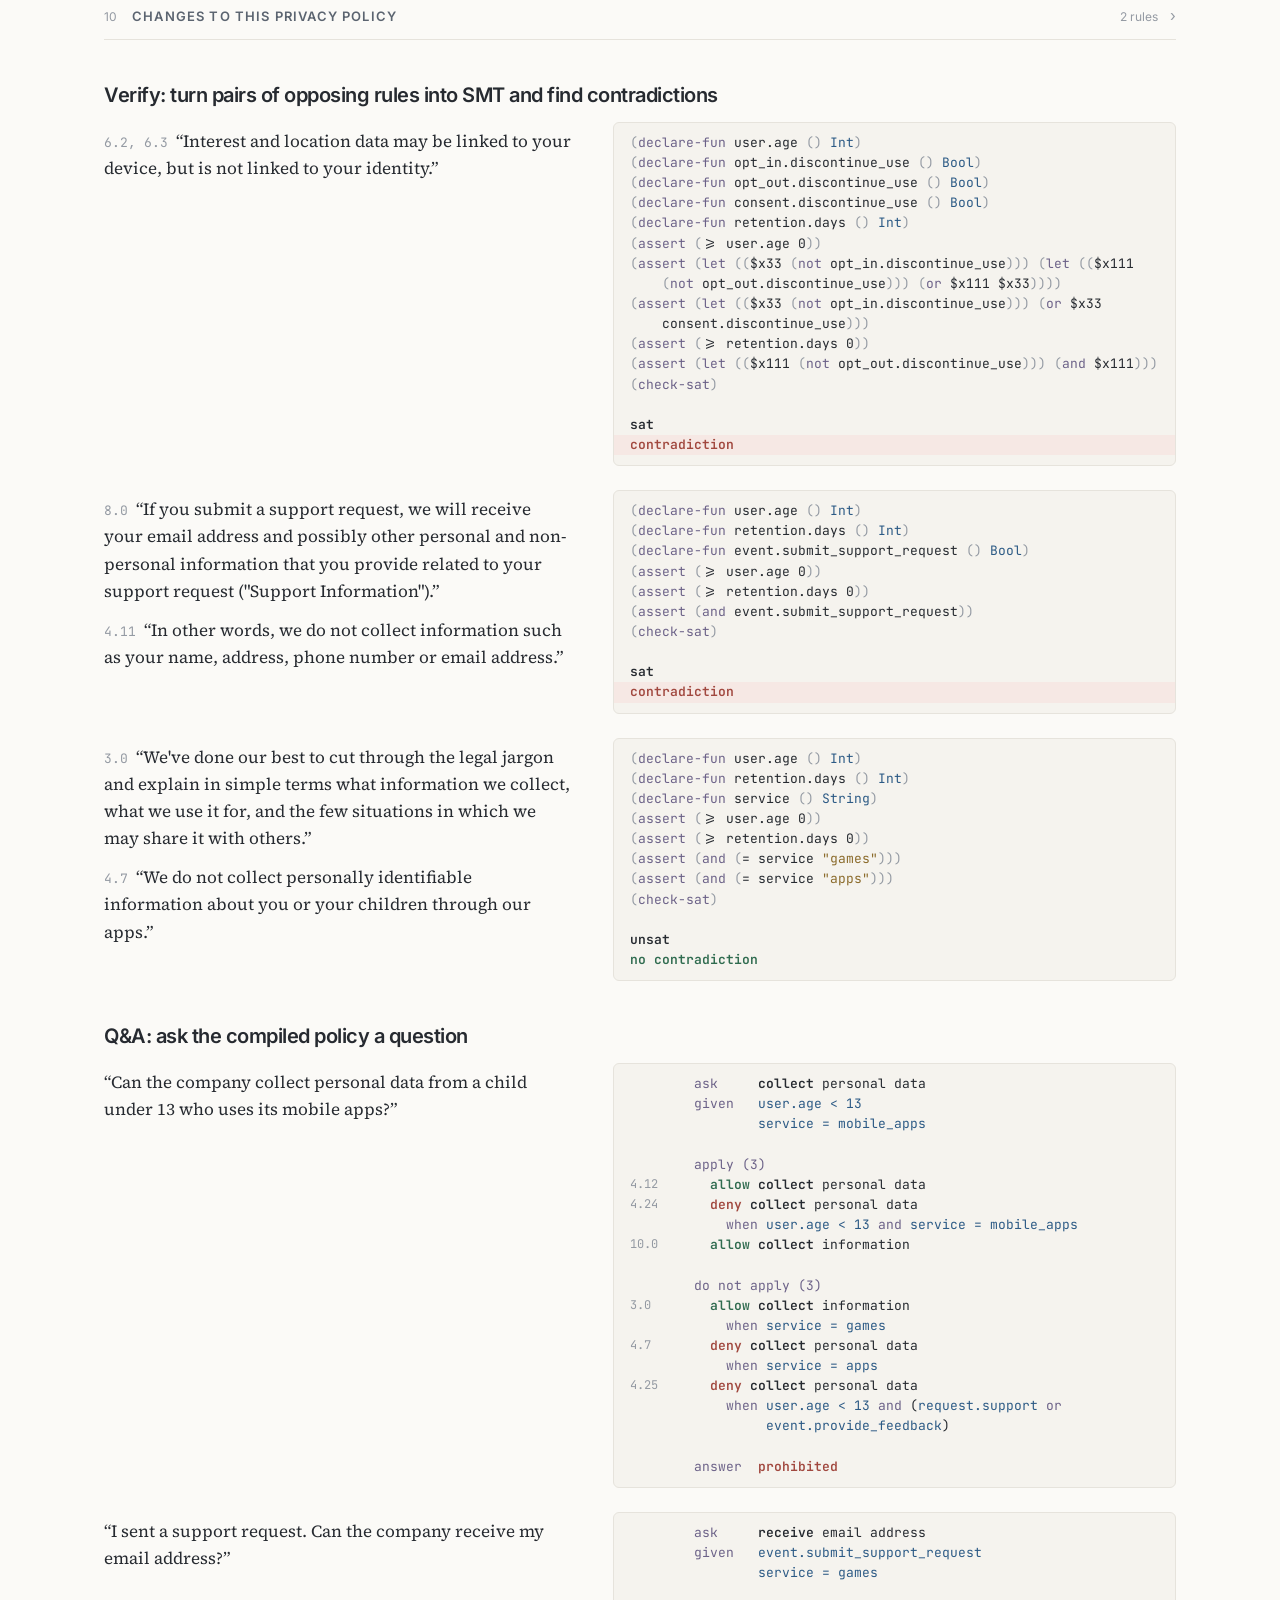
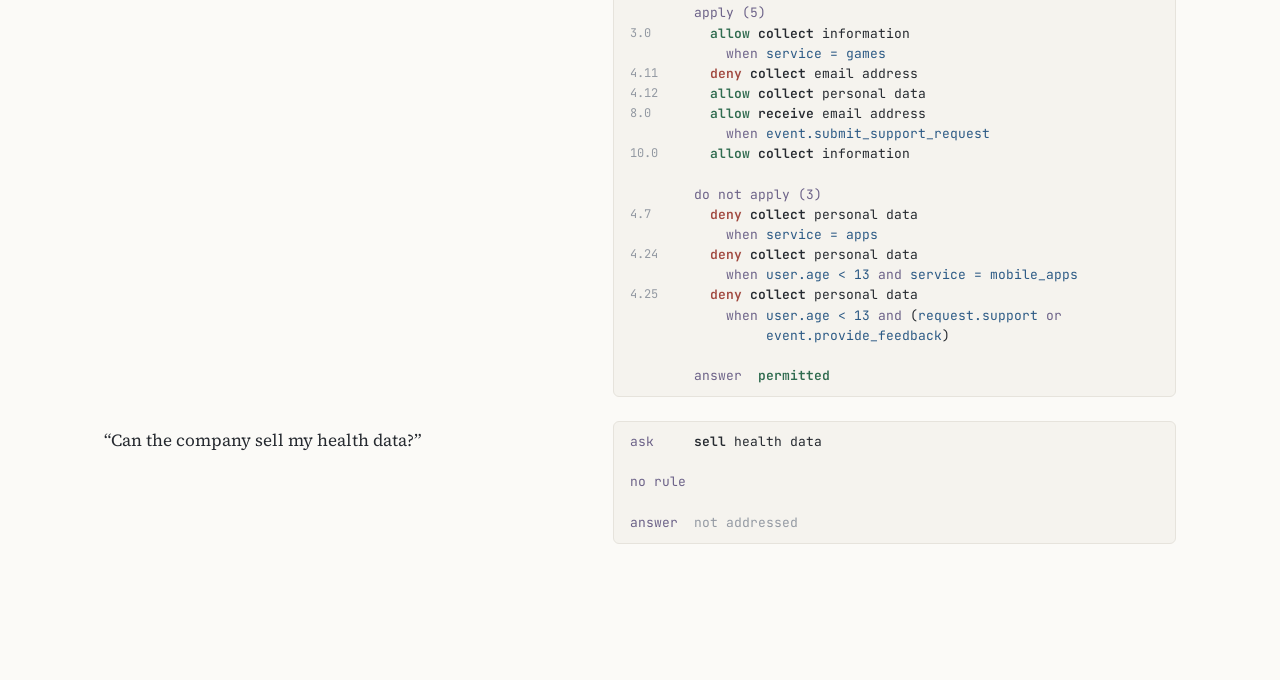
==== commit e8587ccb: "Replace hand-written pages with the built one-page demo Three tabs: PolicyClaw, Privacy as Code, Pol" ====
--- a/index.html
+++ b/index.html
@@ -1,58 +1,13 @@
 <!doctype html>
 <html lang="en">
-<head>
-<meta charset="utf-8">
-<meta name="viewport" content="width=device-width, initial-scale=1">
-<title>PolicyClaw · Privacy as Code · PoliScope</title>
-<style>
-  html, body { height: 100%; margin: 0; }
-  body {
-    display: flex;
-    flex-direction: column;
-    background: #fff;
-    color: #0f172a;
-    font-family: -apple-system, BlinkMacSystemFont, "Segoe UI", Inter, Roboto, "Helvetica Neue", Arial, sans-serif;
-  }
-  .tabs {
-    flex: 0 0 auto;
-    display: flex;
-    gap: 6px;
-    padding: 10px 14px;
-    border-bottom: 1px solid #e3e7ee;
-    background: #fafafa;
-  }
-  .tab {
-    border: none;
-    background: transparent;
-    padding: 8px 16px;
-    border-radius: 8px;
-    font-size: .95rem;
-    font-weight: 600;
-    color: #5b6472;
-    cursor: pointer;
-  }
-  .tab:hover { background: #eef0fe; color: #4338ca; }
-  .tab.active { background: #4f46e5; color: #fff; }
-  iframe { flex: 1 1 auto; width: 100%; border: 0; }
-</style>
-</head>
-<body>
-  <nav class="tabs" aria-label="demos">
-    <button class="tab active" data-src="policyclaw.html">PolicyClaw</button>
-    <button class="tab" data-src="privacy-as-code.html">Privacy as Code</button>
-    <button class="tab" data-src="poliscope.html">PoliScope</button>
-  </nav>
-  <iframe id="frame" src="policyclaw.html" title="demo"></iframe>
-  <script>
-    const tabs = Array.from(document.querySelectorAll('.tab'));
-    const frame = document.getElementById('frame');
-    for (const tab of tabs) {
-      tab.addEventListener('click', function () {
-        tabs.forEach(t => t.classList.remove('active'));
-        tab.classList.add('active');
-        frame.src = tab.dataset.src;
-      });
-    }
-  </script>
-</body>
+  <head>
+    <meta charset="utf-8" />
+    <meta name="viewport" content="width=device-width, initial-scale=1" />
+    <title>PolicyClaw · Privacy as Code · PoliScope</title>
+    <script type="module" crossorigin src="./assets/index-Clw4TyEJ.js"></script>
+    <link rel="stylesheet" crossorigin href="./assets/index-DoJk0TEk.css">
+  </head>
+  <body>
+    <div id="root"></div>
+  </body>
 </html>
--- a/assets/index-DoJk0TEk.css
+++ b/assets/index-DoJk0TEk.css
@@ -0,0 +1 @@
+@font-face{font-family:Inter Variable;font-style:normal;font-display:swap;font-weight:100 900;src:url(./inter-cyrillic-ext-wght-normal-BOeWTOD4.woff2)format("woff2-variations");unicode-range:U+460-52F,U+1C80-1C8A,U+20B4,U+2DE0-2DFF,U+A640-A69F,U+FE2E-FE2F}@font-face{font-family:Inter Variable;font-style:normal;font-display:swap;font-weight:100 900;src:url(./inter-cyrillic-wght-normal-DqGufNeO.woff2)format("woff2-variations");unicode-range:U+301,U+400-45F,U+490-491,U+4B0-4B1,U+2116}@font-face{font-family:Inter Variable;font-style:normal;font-display:swap;font-weight:100 900;src:url(./inter-greek-ext-wght-normal-DlzME5K_.woff2)format("woff2-variations");unicode-range:U+1F??}@font-face{font-family:Inter Variable;font-style:normal;font-display:swap;font-weight:100 900;src:url(./inter-greek-wght-normal-CkhJZR-_.woff2)format("woff2-variations");unicode-range:U+370-377,U+37A-37F,U+384-38A,U+38C,U+38E-3A1,U+3A3-3FF}@font-face{font-family:Inter Variable;font-style:normal;font-display:swap;font-weight:100 900;src:url(./inter-vietnamese-wght-normal-CBcvBZtf.woff2)format("woff2-variations");unicode-range:U+102-103,U+110-111,U+128-129,U+168-169,U+1A0-1A1,U+1AF-1B0,U+300-301,U+303-304,U+308-309,U+323,U+329,U+1EA0-1EF9,U+20AB}@font-face{font-family:Inter Variable;font-style:normal;font-display:swap;font-weight:100 900;src:url(./inter-latin-ext-wght-normal-DO1Apj_S.woff2)format("woff2-variations");unicode-range:U+100-2BA,U+2BD-2C5,U+2C7-2CC,U+2CE-2D7,U+2DD-2FF,U+304,U+308,U+329,U+1D00-1DBF,U+1E00-1E9F,U+1EF2-1EFF,U+2020,U+20A0-20AB,U+20AD-20C0,U+2113,U+2C60-2C7F,U+A720-A7FF}@font-face{font-family:Inter Variable;font-style:normal;font-display:swap;font-weight:100 900;src:url(./inter-latin-wght-normal-Dx4kXJAl.woff2)format("woff2-variations");unicode-range:U+??,U+131,U+152-153,U+2BB-2BC,U+2C6,U+2DA,U+2DC,U+304,U+308,U+329,U+2000-206F,U+20AC,U+2122,U+2191,U+2193,U+2212,U+2215,U+FEFF,U+FFFD}@font-face{font-family:JetBrains Mono Variable;font-style:normal;font-display:swap;font-weight:100 800;src:url([data-uri])format("woff2-variations");unicode-range:U+460-52F,U+1C80-1C8A,U+20B4,U+2DE0-2DFF,U+A640-A69F,U+FE2E-FE2F}@font-face{font-family:JetBrains Mono Variable;font-style:normal;font-display:swap;font-weight:100 800;src:url(./jetbrains-mono-cyrillic-wght-normal-D73BlboJ.woff2)format("woff2-variations");unicode-range:U+301,U+400-45F,U+490-491,U+4B0-4B1,U+2116}@font-face{font-family:JetBrains Mono Variable;font-style:normal;font-display:swap;font-weight:100 800;src:url(./jetbrains-mono-greek-wght-normal-Bw9x6K1M.woff2)format("woff2-variations");unicode-range:U+370-377,U+37A-37F,U+384-38A,U+38C,U+38E-3A1,U+3A3-3FF}@font-face{font-family:JetBrains Mono Variable;font-style:normal;font-display:swap;font-weight:100 800;src:url(./jetbrains-mono-vietnamese-wght-normal-Bt-aOZkq.woff2)format("woff2-variations");unicode-range:U+102-103,U+110-111,U+128-129,U+168-169,U+1A0-1A1,U+1AF-1B0,U+300-301,U+303-304,U+308-309,U+323,U+329,U+1EA0-1EF9,U+20AB}@font-face{font-family:JetBrains Mono Variable;font-style:normal;font-display:swap;font-weight:100 800;src:url(./jetbrains-mono-latin-ext-wght-normal-DBQx-q_a.woff2)format("woff2-variations");unicode-range:U+100-2BA,U+2BD-2C5,U+2C7-2CC,U+2CE-2D7,U+2DD-2FF,U+304,U+308,U+329,U+1D00-1DBF,U+1E00-1E9F,U+1EF2-1EFF,U+2020,U+20A0-20AB,U+20AD-20C0,U+2113,U+2C60-2C7F,U+A720-A7FF}@font-face{font-family:JetBrains Mono Variable;font-style:normal;font-display:swap;font-weight:100 800;src:url(./jetbrains-mono-latin-wght-normal-B9CIFXIH.woff2)format("woff2-variations");unicode-range:U+??,U+131,U+152-153,U+2BB-2BC,U+2C6,U+2DA,U+2DC,U+304,U+308,U+329,U+2000-206F,U+20AC,U+2122,U+2191,U+2193,U+2212,U+2215,U+FEFF,U+FFFD}@font-face{font-family:"Source Serif 4 Variable";font-style:normal;font-display:swap;font-weight:200 900;src:url(./source-serif-4-cyrillic-ext-wght-normal-DHTKMUil.woff2)format("woff2-variations");unicode-range:U+460-52F,U+1C80-1C8A,U+20B4,U+2DE0-2DFF,U+A640-A69F,U+FE2E-FE2F}@font-face{font-family:"Source Serif 4 Variable";font-style:normal;font-display:swap;font-weight:200 900;src:url(./source-serif-4-cyrillic-wght-normal-B1g8a0vD.woff2)format("woff2-variations");unicode-range:U+301,U+400-45F,U+490-491,U+4B0-4B1,U+2116}@font-face{font-family:"Source Serif 4 Variable";font-style:normal;font-display:swap;font-weight:200 900;src:url(./source-serif-4-greek-wght-normal-BpXpdlRW.woff2)format("woff2-variations");unicode-range:U+370-377,U+37A-37F,U+384-38A,U+38C,U+38E-3A1,U+3A3-3FF}@font-face{font-family:"Source Serif 4 Variable";font-style:normal;font-display:swap;font-weight:200 900;src:url(./source-serif-4-vietnamese-wght-normal-BsaNuasd.woff2)format("woff2-variations");unicode-range:U+102-103,U+110-111,U+128-129,U+168-169,U+1A0-1A1,U+1AF-1B0,U+300-301,U+303-304,U+308-309,U+323,U+329,U+1EA0-1EF9,U+20AB}@font-face{font-family:"Source Serif 4 Variable";font-style:normal;font-display:swap;font-weight:200 900;src:url(./source-serif-4-latin-ext-wght-normal-BVZ5su8S.woff2)format("woff2-variations");unicode-range:U+100-2BA,U+2BD-2C5,U+2C7-2CC,U+2CE-2D7,U+2DD-2FF,U+304,U+308,U+329,U+1D00-1DBF,U+1E00-1E9F,U+1EF2-1EFF,U+2020,U+20A0-20AB,U+20AD-20C4,U+2113,U+2C60-2C7F,U+A720-A7FF}@font-face{font-family:"Source Serif 4 Variable";font-style:normal;font-display:swap;font-weight:200 900;src:url(./source-serif-4-latin-wght-normal-DMe4EKeb.woff2)format("woff2-variations");unicode-range:U+??,U+131,U+152-153,U+2BB-2BC,U+2C6,U+2DA,U+2DC,U+304,U+308,U+329,U+2000-206F,U+20AC,U+2122,U+2191,U+2193,U+2212,U+2215,U+FEFF,U+FFFD}@layer properties{@supports (((-webkit-hyphens:none)) and (not (margin-trim:block))) or ((-moz-orient:inline) and (not (color:rgb(from red r g b)))){*,:before,:after,::backdrop{--tw-rotate-x:initial;--tw-rotate-y:initial;--tw-rotate-z:initial;--tw-skew-x:initial;--tw-skew-y:initial;--tw-space-y-reverse:0;--tw-border-style:solid;--tw-leading:initial;--tw-font-weight:initial;--tw-tracking:initial;--tw-blur:initial;--tw-brightness:initial;--tw-contrast:initial;--tw-grayscale:initial;--tw-hue-rotate:initial;--tw-invert:initial;--tw-opacity:initial;--tw-saturate:initial;--tw-sepia:initial;--tw-drop-shadow:initial;--tw-drop-shadow-color:initial;--tw-drop-shadow-alpha:100%;--tw-drop-shadow-size:initial}}}@layer theme{:root,:host{--font-sans:"Inter Variable", ui-sans-serif, system-ui, -apple-system, "Segoe UI", sans-serif;--font-serif:"Source Serif 4 Variable", "Iowan Old Style", Georgia, serif;--font-mono:"JetBrains Mono Variable", ui-monospace, "SF Mono", Menlo, Consolas, monospace;--color-orange-200:oklch(90.1% .076 70.697);--color-amber-200:oklch(92.4% .12 95.746);--color-amber-400:oklch(82.8% .189 84.429);--color-amber-600:oklch(66.6% .179 58.318);--color-amber-700:oklch(55.5% .163 48.998);--color-emerald-200:oklch(90.5% .093 164.15);--color-emerald-500:oklch(69.6% .17 162.48);--color-emerald-600:oklch(59.6% .145 163.225);--color-teal-500:oklch(70.4% .14 182.503);--color-cyan-200:oklch(91.7% .08 205.041);--color-sky-50:oklch(97.7% .013 236.62);--color-sky-200:oklch(90.1% .058 230.902);--color-sky-300:oklch(82.8% .111 230.318);--color-sky-900:oklch(39.1% .09 240.876);--color-blue-400:oklch(70.7% .165 254.624);--color-violet-200:oklch(89.4% .057 293.283);--color-pink-200:oklch(89.9% .061 343.231);--color-rose-200:oklch(89.2% .058 10.001);--color-rose-500:oklch(64.5% .246 16.439);--color-rose-600:oklch(58.6% .253 17.585);--color-zinc-50:oklch(98.5% 0 none);--color-zinc-100:oklch(96.7% .001 286.375);--color-zinc-200:oklch(92% .004 286.32);--color-zinc-300:oklch(87.1% .006 286.286);--color-zinc-400:oklch(70.5% .015 286.067);--color-zinc-500:oklch(55.2% .016 285.938);--color-zinc-600:oklch(44.2% .017 285.786);--color-zinc-700:oklch(37% .013 285.805);--color-zinc-800:oklch(27.4% .006 286.033);--color-zinc-900:oklch(21% .006 285.885);--color-white:#fff;--spacing:.25rem;--container-3xl:48rem;--container-4xl:56rem;--container-5xl:64rem;--text-xs:.75rem;--text-xs--line-height:calc(1 / .75);--text-sm:.875rem;--text-sm--line-height:calc(1.25 / .875);--text-xl:1.25rem;--text-xl--line-height:calc(1.75 / 1.25);--text-2xl:1.5rem;--text-2xl--line-height:calc(2 / 1.5);--font-weight-normal:400;--font-weight-medium:500;--font-weight-semibold:600;--font-weight-bold:700;--tracking-tight:-.025em;--tracking-normal:0em;--tracking-wider:.05em;--leading-tight:1.25;--leading-snug:1.375;--radius-sm:.25rem;--radius-md:.375rem;--radius-lg:.5rem;--radius-xl:.75rem;--default-transition-duration:.15s;--default-transition-timing-function:cubic-bezier(.4, 0, .2, 1);--default-font-family:var(--font-sans);--default-mono-font-family:var(--font-mono);--color-paper:#fbfaf7;--color-ink:#262a30;--color-ink-soft:#5b6470;--color-ink-faint:#949aa3;--color-line:#e6e3dc;--color-code:#f5f3ee;--color-tok-keyword:#6c6288;--color-tok-allow:#2f6b4f;--color-tok-deny:#a1483f;--color-tok-call:#2c5a85;--color-tok-quote:#8a6a2a;--color-tok-comment:#8f959d;--color-tone-alert:#f6e8e4;--color-tone-add:#e5efe6;--color-tone-remove:#f6e6e2}}@layer base{*,:after,:before,::backdrop{box-sizing:border-box;border:0 solid;margin:0;padding:0}::file-selector-button{box-sizing:border-box;border:0 solid;margin:0;padding:0}html,:host{-webkit-text-size-adjust:100%;tab-size:4;line-height:1.5;font-family:var(--default-font-family,-apple-system, BlinkMacSystemFont, "Segoe UI", Roboto, "Helvetica Neue", "Noto Sans", Arial, sans-serif, "Apple Color Emoji", "Segoe UI Emoji", "Segoe UI Symbol", "Noto Color Emoji");font-feature-settings:var(--default-font-feature-settings,normal);font-variation-settings:var(--default-font-variation-settings,normal);-webkit-tap-highlight-color:transparent}hr{height:0;color:inherit;border-top-width:1px}abbr:where([title]){-webkit-text-decoration:underline dotted;text-decoration:underline dotted}h1,h2,h3,h4,h5,h6{font-size:inherit;font-weight:inherit}a{color:inherit;-webkit-text-decoration:inherit;-webkit-text-decoration:inherit;-webkit-text-decoration:inherit;-webkit-text-decoration:inherit;text-decoration:inherit}b,strong{font-weight:bolder}code,kbd,samp,pre{font-family:var(--default-mono-font-family,ui-monospace, SFMono-Regular, Menlo, Monaco, Consolas, "Liberation Mono", "Courier New", monospace);font-feature-settings:var(--default-mono-font-feature-settings,normal);font-variation-settings:var(--default-mono-font-variation-settings,normal);font-size:1em}small{font-size:80%}sub,sup{vertical-align:baseline;font-size:75%;line-height:0;position:relative}sub{bottom:-.25em}sup{top:-.5em}table{text-indent:0;border-color:inherit;border-collapse:collapse}:-moz-focusring:where(:not(iframe)){outline:auto}progress{vertical-align:baseline}summary{display:list-item}ol,ul,menu{list-style:none}img,svg,video,canvas,audio,iframe,embed,object{vertical-align:middle;display:block}img,video{max-width:100%;height:auto}button,input,select,optgroup,textarea{font:inherit;font-feature-settings:inherit;font-variation-settings:inherit;letter-spacing:inherit;color:inherit;opacity:1;background-color:#0000;border-radius:0}::file-selector-button{font:inherit;font-feature-settings:inherit;font-variation-settings:inherit;letter-spacing:inherit;color:inherit;opacity:1;background-color:#0000;border-radius:0}:where(select:is([multiple],[size])) optgroup{font-weight:bolder}:where(select:is([multiple],[size])) optgroup option{padding-inline-start:20px}::file-selector-button{margin-inline-end:4px}::placeholder{opacity:1}@supports (not ((-webkit-appearance:-apple-pay-button))) or (contain-intrinsic-size:1px){::placeholder{color:currentColor}@supports (color:color-mix(in lab, red, red)){::placeholder{color:color-mix(in oklab, currentcolor 50%, transparent)}}}textarea{resize:vertical}::-webkit-search-decoration{-webkit-appearance:none}::-webkit-date-and-time-value{min-height:1lh;text-align:inherit}::-webkit-datetime-edit{display:inline-flex}::-webkit-datetime-edit-fields-wrapper{padding:0}::-webkit-datetime-edit{padding-block:0}::-webkit-datetime-edit-year-field{padding-block:0}::-webkit-datetime-edit-month-field{padding-block:0}::-webkit-datetime-edit-day-field{padding-block:0}::-webkit-datetime-edit-hour-field{padding-block:0}::-webkit-datetime-edit-minute-field{padding-block:0}::-webkit-datetime-edit-second-field{padding-block:0}::-webkit-datetime-edit-millisecond-field{padding-block:0}::-webkit-datetime-edit-meridiem-field{padding-block:0}::-webkit-calendar-picker-indicator{line-height:1}:-moz-ui-invalid{box-shadow:none}button,input:where([type=button],[type=reset],[type=submit]){appearance:button}::file-selector-button{appearance:button}::-webkit-inner-spin-button{height:auto}::-webkit-outer-spin-button{height:auto}[hidden]:where(:not([hidden=until-found])){display:none!important}}@layer components;@layer utilities{.fixed{position:fixed}.sticky{position:sticky}.top-6{top:calc(var(--spacing) * 6)}.container{width:100%}@media (width>=40rem){.container{max-width:40rem}}@media (width>=48rem){.container{max-width:48rem}}@media (width>=64rem){.container{max-width:64rem}}@media (width>=80rem){.container{max-width:80rem}}@media (width>=96rem){.container{max-width:96rem}}.mx-auto{margin-inline:auto}.mt-1{margin-top:var(--spacing)}.mt-1\.5{margin-top:calc(var(--spacing) * 1.5)}.mt-2{margin-top:calc(var(--spacing) * 2)}.mt-3{margin-top:calc(var(--spacing) * 3)}.mt-4{margin-top:calc(var(--spacing) * 4)}.mt-5{margin-top:calc(var(--spacing) * 5)}.mt-6{margin-top:calc(var(--spacing) * 6)}.mt-7{margin-top:calc(var(--spacing) * 7)}.mt-10{margin-top:calc(var(--spacing) * 10)}.mt-14{margin-top:calc(var(--spacing) * 14)}.mt-\[17px\]{margin-top:17px}.mr-2{margin-right:calc(var(--spacing) * 2)}.mb-1{margin-bottom:var(--spacing)}.mb-2{margin-bottom:calc(var(--spacing) * 2)}.mb-3{margin-bottom:calc(var(--spacing) * 3)}.mb-4{margin-bottom:calc(var(--spacing) * 4)}.mb-6{margin-bottom:calc(var(--spacing) * 6)}.mb-8{margin-bottom:calc(var(--spacing) * 8)}.ml-1\.5{margin-left:calc(var(--spacing) * 1.5)}.ml-2{margin-left:calc(var(--spacing) * 2)}.ml-auto{margin-left:auto}.block{display:block}.flex{display:flex}.grid{display:grid}.table{display:table}.h-0\.5{height:calc(var(--spacing) * .5)}.h-1{height:var(--spacing)}.h-1\.5{height:calc(var(--spacing) * 1.5)}.h-2\.5{height:calc(var(--spacing) * 2.5)}.h-4{height:calc(var(--spacing) * 4)}.h-7{height:calc(var(--spacing) * 7)}.h-8{height:calc(var(--spacing) * 8)}.h-9{height:calc(var(--spacing) * 9)}.h-auto{height:auto}.max-h-\[calc\(100vh-19rem\)\]{max-height:calc(100vh - 19rem)}.w-1\.5{width:calc(var(--spacing) * 1.5)}.w-2\.5{width:calc(var(--spacing) * 2.5)}.w-3{width:calc(var(--spacing) * 3)}.w-4{width:calc(var(--spacing) * 4)}.w-5{width:calc(var(--spacing) * 5)}.w-9{width:calc(var(--spacing) * 9)}.w-12{width:calc(var(--spacing) * 12)}.w-28{width:calc(var(--spacing) * 28)}.w-36{width:calc(var(--spacing) * 36)}.w-64{width:calc(var(--spacing) * 64)}.w-full{width:100%}.max-w-3xl{max-width:var(--container-3xl)}.max-w-4xl{max-width:var(--container-4xl)}.max-w-5xl{max-width:var(--container-5xl)}.max-w-64{max-width:calc(var(--spacing) * 64)}.max-w-\[1120px\]{max-width:1120px}.max-w-full{max-width:100%}.flex-1{flex:1}.flex-none{flex:none}.shrink-0{flex-shrink:0}.table-fixed{table-layout:fixed}.border-collapse{border-collapse:collapse}.transform{transform:var(--tw-rotate-x, ) var(--tw-rotate-y, ) var(--tw-rotate-z, ) var(--tw-skew-x, ) var(--tw-skew-y, )}.cursor-pointer{cursor:pointer}.list-none{list-style-type:none}.grid-cols-1{grid-template-columns:repeat(1,minmax(0,1fr))}.grid-cols-\[minmax\(0\,5fr\)_minmax\(0\,7fr\)\]{grid-template-columns:minmax(0,5fr) minmax(0,7fr)}.flex-col{flex-direction:column}.flex-wrap{flex-wrap:wrap}.items-baseline{align-items:baseline}.items-center{align-items:center}.items-end{align-items:flex-end}.items-start{align-items:flex-start}.items-stretch{align-items:stretch}.justify-center{justify-content:center}.gap-1{gap:var(--spacing)}.gap-1\.5{gap:calc(var(--spacing) * 1.5)}.gap-2{gap:calc(var(--spacing) * 2)}.gap-2\.5{gap:calc(var(--spacing) * 2.5)}.gap-3{gap:calc(var(--spacing) * 3)}.gap-4{gap:calc(var(--spacing) * 4)}.gap-5{gap:calc(var(--spacing) * 5)}.gap-9{gap:calc(var(--spacing) * 9)}.gap-10{gap:calc(var(--spacing) * 10)}.gap-12{gap:calc(var(--spacing) * 12)}:where(.space-y-1>:not(:last-child)){--tw-space-y-reverse:0;margin-block-start:calc(var(--spacing) * var(--tw-space-y-reverse));margin-block-end:calc(var(--spacing) * calc(1 - var(--tw-space-y-reverse)))}:where(.space-y-1\.5>:not(:last-child)){--tw-space-y-reverse:0;margin-block-start:calc(calc(var(--spacing) * 1.5) * var(--tw-space-y-reverse));margin-block-end:calc(calc(var(--spacing) * 1.5) * calc(1 - var(--tw-space-y-reverse)))}:where(.space-y-3>:not(:last-child)){--tw-space-y-reverse:0;margin-block-start:calc(calc(var(--spacing) * 3) * var(--tw-space-y-reverse));margin-block-end:calc(calc(var(--spacing) * 3) * calc(1 - var(--tw-space-y-reverse)))}:where(.space-y-6>:not(:last-child)){--tw-space-y-reverse:0;margin-block-start:calc(calc(var(--spacing) * 6) * var(--tw-space-y-reverse));margin-block-end:calc(calc(var(--spacing) * 6) * calc(1 - var(--tw-space-y-reverse)))}:where(.space-y-7>:not(:last-child)){--tw-space-y-reverse:0;margin-block-start:calc(calc(var(--spacing) * 7) * var(--tw-space-y-reverse));margin-block-end:calc(calc(var(--spacing) * 7) * calc(1 - var(--tw-space-y-reverse)))}:where(.space-y-8>:not(:last-child)){--tw-space-y-reverse:0;margin-block-start:calc(calc(var(--spacing) * 8) * var(--tw-space-y-reverse));margin-block-end:calc(calc(var(--spacing) * 8) * calc(1 - var(--tw-space-y-reverse)))}.gap-x-3{column-gap:calc(var(--spacing) * 3)}.gap-x-4{column-gap:calc(var(--spacing) * 4)}.gap-x-5{column-gap:calc(var(--spacing) * 5)}.gap-x-10{column-gap:calc(var(--spacing) * 10)}.gap-y-1{row-gap:var(--spacing)}.gap-y-2{row-gap:calc(var(--spacing) * 2)}.gap-y-6{row-gap:calc(var(--spacing) * 6)}.self-start{align-self:flex-start}.overflow-hidden{overflow:hidden}.overflow-x-auto{overflow-x:auto}.overflow-y-auto{overflow-y:auto}.rounded{border-radius:.25rem}.rounded-full{border-radius:2147483647px}.rounded-lg{border-radius:var(--radius-lg)}.rounded-md{border-radius:var(--radius-md)}.rounded-sm{border-radius:var(--radius-sm)}.rounded-xl{border-radius:var(--radius-xl)}.border{border-style:var(--tw-border-style);border-width:1px}.border-2{border-style:var(--tw-border-style);border-width:2px}.border-t{border-top-style:var(--tw-border-style);border-top-width:1px}.border-b{border-bottom-style:var(--tw-border-style);border-bottom-width:1px}.border-l-2{border-left-style:var(--tw-border-style);border-left-width:2px}.border-l-4{border-left-style:var(--tw-border-style);border-left-width:4px}.border-ink{border-color:var(--color-ink)}.border-line{border-color:var(--color-line)}.border-sky-300{border-color:var(--color-sky-300)}.border-transparent{border-color:#0000}.border-zinc-200{border-color:var(--color-zinc-200)}.border-zinc-300{border-color:var(--color-zinc-300)}.border-zinc-900{border-color:var(--color-zinc-900)}.bg-amber-200{background-color:var(--color-amber-200)}.bg-amber-400{background-color:var(--color-amber-400)}.bg-blue-400{background-color:var(--color-blue-400)}.bg-code{background-color:var(--color-code)}.bg-cyan-200{background-color:var(--color-cyan-200)}.bg-emerald-200{background-color:var(--color-emerald-200)}.bg-emerald-500\/20{background-color:#00bb7f33}@supports (color:color-mix(in lab, red, red)){.bg-emerald-500\/20{background-color:color-mix(in oklab, var(--color-emerald-500) 20%, transparent)}}.bg-emerald-600{background-color:var(--color-emerald-600)}.bg-orange-200{background-color:var(--color-orange-200)}.bg-pink-200{background-color:var(--color-pink-200)}.bg-rose-200{background-color:var(--color-rose-200)}.bg-rose-500\/20{background-color:#ff235733}@supports (color:color-mix(in lab, red, red)){.bg-rose-500\/20{background-color:color-mix(in oklab, var(--color-rose-500) 20%, transparent)}}.bg-rose-600{background-color:var(--color-rose-600)}.bg-sky-50{background-color:var(--color-sky-50)}.bg-sky-200{background-color:var(--color-sky-200)}.bg-teal-500{background-color:var(--color-teal-500)}.bg-tone-add{background-color:var(--color-tone-add)}.bg-tone-alert{background-color:var(--color-tone-alert)}.bg-tone-remove{background-color:var(--color-tone-remove)}.bg-violet-200{background-color:var(--color-violet-200)}.bg-white{background-color:var(--color-white)}.bg-zinc-50{background-color:var(--color-zinc-50)}.bg-zinc-100{background-color:var(--color-zinc-100)}.bg-zinc-200{background-color:var(--color-zinc-200)}.bg-zinc-300{background-color:var(--color-zinc-300)}.bg-zinc-800{background-color:var(--color-zinc-800)}.bg-zinc-900{background-color:var(--color-zinc-900)}.px-0\.5{padding-inline:calc(var(--spacing) * .5)}.px-1{padding-inline:var(--spacing)}.px-1\.5{padding-inline:calc(var(--spacing) * 1.5)}.px-2{padding-inline:calc(var(--spacing) * 2)}.px-2\.5{padding-inline:calc(var(--spacing) * 2.5)}.px-3{padding-inline:calc(var(--spacing) * 3)}.px-3\.5{padding-inline:calc(var(--spacing) * 3.5)}.px-4{padding-inline:calc(var(--spacing) * 4)}.px-6{padding-inline:calc(var(--spacing) * 6)}.py-0\.5{padding-block:calc(var(--spacing) * .5)}.py-1{padding-block:var(--spacing)}.py-1\.5{padding-block:calc(var(--spacing) * 1.5)}.py-2\.5{padding-block:calc(var(--spacing) * 2.5)}.py-3{padding-block:calc(var(--spacing) * 3)}.pt-2{padding-top:calc(var(--spacing) * 2)}.pt-7{padding-top:calc(var(--spacing) * 7)}.pt-9{padding-top:calc(var(--spacing) * 9)}.pr-1{padding-right:var(--spacing)}.pr-4{padding-right:calc(var(--spacing) * 4)}.pb-1{padding-bottom:var(--spacing)}.pb-2{padding-bottom:calc(var(--spacing) * 2)}.pb-4{padding-bottom:calc(var(--spacing) * 4)}.pb-24{padding-bottom:calc(var(--spacing) * 24)}.pl-2{padding-left:calc(var(--spacing) * 2)}.pl-3{padding-left:calc(var(--spacing) * 3)}.pl-4{padding-left:calc(var(--spacing) * 4)}.pl-5{padding-left:calc(var(--spacing) * 5)}.text-center{text-align:center}.text-left{text-align:left}.text-right{text-align:right}.align-middle{vertical-align:middle}.align-top{vertical-align:top}.font-mono{font-family:var(--font-mono)}.font-sans{font-family:var(--font-sans)}.font-serif{font-family:var(--font-serif)}.text-2xl{font-size:var(--text-2xl);line-height:var(--tw-leading,var(--text-2xl--line-height))}.text-sm{font-size:var(--text-sm);line-height:var(--tw-leading,var(--text-sm--line-height))}.text-xl{font-size:var(--text-xl);line-height:var(--tw-leading,var(--text-xl--line-height))}.text-xs{font-size:var(--text-xs);line-height:var(--tw-leading,var(--text-xs--line-height))}.text-\[9px\]{font-size:9px}.text-\[11px\]{font-size:11px}.text-\[12px\]{font-size:12px}.text-\[13px\]{font-size:13px}.text-\[14px\]{font-size:14px}.text-\[15px\]{font-size:15px}.text-\[17px\]{font-size:17px}.text-\[20px\]{font-size:20px}.text-\[27px\]{font-size:27px}.leading-5{--tw-leading:calc(var(--spacing) * 5);line-height:calc(var(--spacing) * 5)}.leading-6{--tw-leading:calc(var(--spacing) * 6);line-height:calc(var(--spacing) * 6)}.leading-7{--tw-leading:calc(var(--spacing) * 7);line-height:calc(var(--spacing) * 7)}.leading-\[1\.6\]{--tw-leading:1.6;line-height:1.6}.leading-\[1\.55\]{--tw-leading:1.55;line-height:1.55}.leading-\[2\.5\]{--tw-leading:2.5;line-height:2.5}.leading-none{--tw-leading:1;line-height:1}.leading-snug{--tw-leading:var(--leading-snug);line-height:var(--leading-snug)}.leading-tight{--tw-leading:var(--leading-tight);line-height:var(--leading-tight)}.font-bold{--tw-font-weight:var(--font-weight-bold);font-weight:var(--font-weight-bold)}.font-medium{--tw-font-weight:var(--font-weight-medium);font-weight:var(--font-weight-medium)}.font-normal{--tw-font-weight:var(--font-weight-normal);font-weight:var(--font-weight-normal)}.font-semibold{--tw-font-weight:var(--font-weight-semibold);font-weight:var(--font-weight-semibold)}.tracking-\[0\.09em\]{--tw-tracking:.09em;letter-spacing:.09em}.tracking-\[0\.18em\]{--tw-tracking:.18em;letter-spacing:.18em}.tracking-normal{--tw-tracking:var(--tracking-normal);letter-spacing:var(--tracking-normal)}.tracking-tight{--tw-tracking:var(--tracking-tight);letter-spacing:var(--tracking-tight)}.tracking-wider{--tw-tracking:var(--tracking-wider);letter-spacing:var(--tracking-wider)}.break-words{overflow-wrap:break-word}.whitespace-nowrap{white-space:nowrap}.whitespace-pre-wrap{white-space:pre-wrap}.text-amber-600{color:var(--color-amber-600)}.text-amber-700{color:var(--color-amber-700)}.text-emerald-200{color:var(--color-emerald-200)}.text-emerald-600{color:var(--color-emerald-600)}.text-ink{color:var(--color-ink)}.text-ink-faint{color:var(--color-ink-faint)}.text-ink-soft{color:var(--color-ink-soft)}.text-rose-200{color:var(--color-rose-200)}.text-rose-600{color:var(--color-rose-600)}.text-sky-900{color:var(--color-sky-900)}.text-tok-allow{color:var(--color-tok-allow)}.text-tok-call{color:var(--color-tok-call)}.text-tok-comment{color:var(--color-tok-comment)}.text-tok-deny{color:var(--color-tok-deny)}.text-tok-keyword{color:var(--color-tok-keyword)}.text-tok-quote{color:var(--color-tok-quote)}.text-white{color:var(--color-white)}.text-zinc-300{color:var(--color-zinc-300)}.text-zinc-400{color:var(--color-zinc-400)}.text-zinc-500{color:var(--color-zinc-500)}.text-zinc-600{color:var(--color-zinc-600)}.text-zinc-700{color:var(--color-zinc-700)}.text-zinc-900{color:var(--color-zinc-900)}.normal-case{text-transform:none}.uppercase{text-transform:uppercase}.italic{font-style:italic}.underline{text-decoration-line:underline}.decoration-line{-webkit-text-decoration-color:var(--color-line);-webkit-text-decoration-color:var(--color-line);-webkit-text-decoration-color:var(--color-line);text-decoration-color:var(--color-line)}.underline-offset-2{text-underline-offset:2px}.opacity-45{opacity:.45}.opacity-60{opacity:.6}.filter{filter:var(--tw-blur, ) var(--tw-brightness, ) var(--tw-contrast, ) var(--tw-grayscale, ) var(--tw-hue-rotate, ) var(--tw-invert, ) var(--tw-saturate, ) var(--tw-sepia, ) var(--tw-drop-shadow, )}.transition-colors{transition-property:color,background-color,border-color,outline-color,text-decoration-color,fill,stroke,--tw-gradient-from,--tw-gradient-via,--tw-gradient-to;transition-timing-function:var(--tw-ease,var(--default-transition-timing-function));transition-duration:var(--tw-duration,var(--default-transition-duration))}.transition-transform{transition-property:transform,translate,scale,rotate;transition-timing-function:var(--tw-ease,var(--default-transition-timing-function));transition-duration:var(--tw-duration,var(--default-transition-duration))}.select-none{-webkit-user-select:none;user-select:none}:is(:where(.group):is([open],:popover-open,:open) .group-open\:ml-auto){margin-left:auto}:is(:where(.group):is([open],:popover-open,:open) .group-open\:hidden){display:none}:is(:where(.group):is([open],:popover-open,:open) .group-open\:rotate-90){rotate:90deg}@media (hover:hover){:is(:where(.group):hover .group-hover\:border-zinc-900){border-color:var(--color-zinc-900)}}.first\:mt-0:first-child{margin-top:0}@media (hover:hover){.hover\:border-zinc-900:hover{border-color:var(--color-zinc-900)}.hover\:bg-zinc-50:hover{background-color:var(--color-zinc-50)}.hover\:bg-zinc-100:hover{background-color:var(--color-zinc-100)}.hover\:text-ink-soft:hover{color:var(--color-ink-soft)}.hover\:text-zinc-900:hover{color:var(--color-zinc-900)}}@media (width>=900px){.min-\[900px\]\:sticky{position:sticky}.min-\[900px\]\:top-6{top:calc(var(--spacing) * 6)}.min-\[900px\]\:grid-cols-\[minmax\(0\,5fr\)_minmax\(0\,6fr\)\]{grid-template-columns:minmax(0,5fr) minmax(0,6fr)}.min-\[900px\]\:self-start{align-self:flex-start}.min-\[900px\]\:pt-1\.5{padding-top:calc(var(--spacing) * 1.5)}}}body{background-color:var(--color-paper);color:var(--color-ink);-webkit-font-smoothing:antialiased;-moz-osx-font-smoothing:grayscale}summary::-webkit-details-marker{display:none}@property --tw-rotate-x{syntax:"*";inherits:false}@property --tw-rotate-y{syntax:"*";inherits:false}@property --tw-rotate-z{syntax:"*";inherits:false}@property --tw-skew-x{syntax:"*";inherits:false}@property --tw-skew-y{syntax:"*";inherits:false}@property --tw-space-y-reverse{syntax:"*";inherits:false;initial-value:0}@property --tw-border-style{syntax:"*";inherits:false;initial-value:solid}@property --tw-leading{syntax:"*";inherits:false}@property --tw-font-weight{syntax:"*";inherits:false}@property --tw-tracking{syntax:"*";inherits:false}@property --tw-blur{syntax:"*";inherits:false}@property --tw-brightness{syntax:"*";inherits:false}@property --tw-contrast{syntax:"*";inherits:false}@property --tw-grayscale{syntax:"*";inherits:false}@property --tw-hue-rotate{syntax:"*";inherits:false}@property --tw-invert{syntax:"*";inherits:false}@property --tw-opacity{syntax:"*";inherits:false}@property --tw-saturate{syntax:"*";inherits:false}@property --tw-sepia{syntax:"*";inherits:false}@property --tw-drop-shadow{syntax:"*";inherits:false}@property --tw-drop-shadow-color{syntax:"*";inherits:false}@property --tw-drop-shadow-alpha{syntax:"<percentage>";inherits:false;initial-value:100%}@property --tw-drop-shadow-size{syntax:"*";inherits:false}
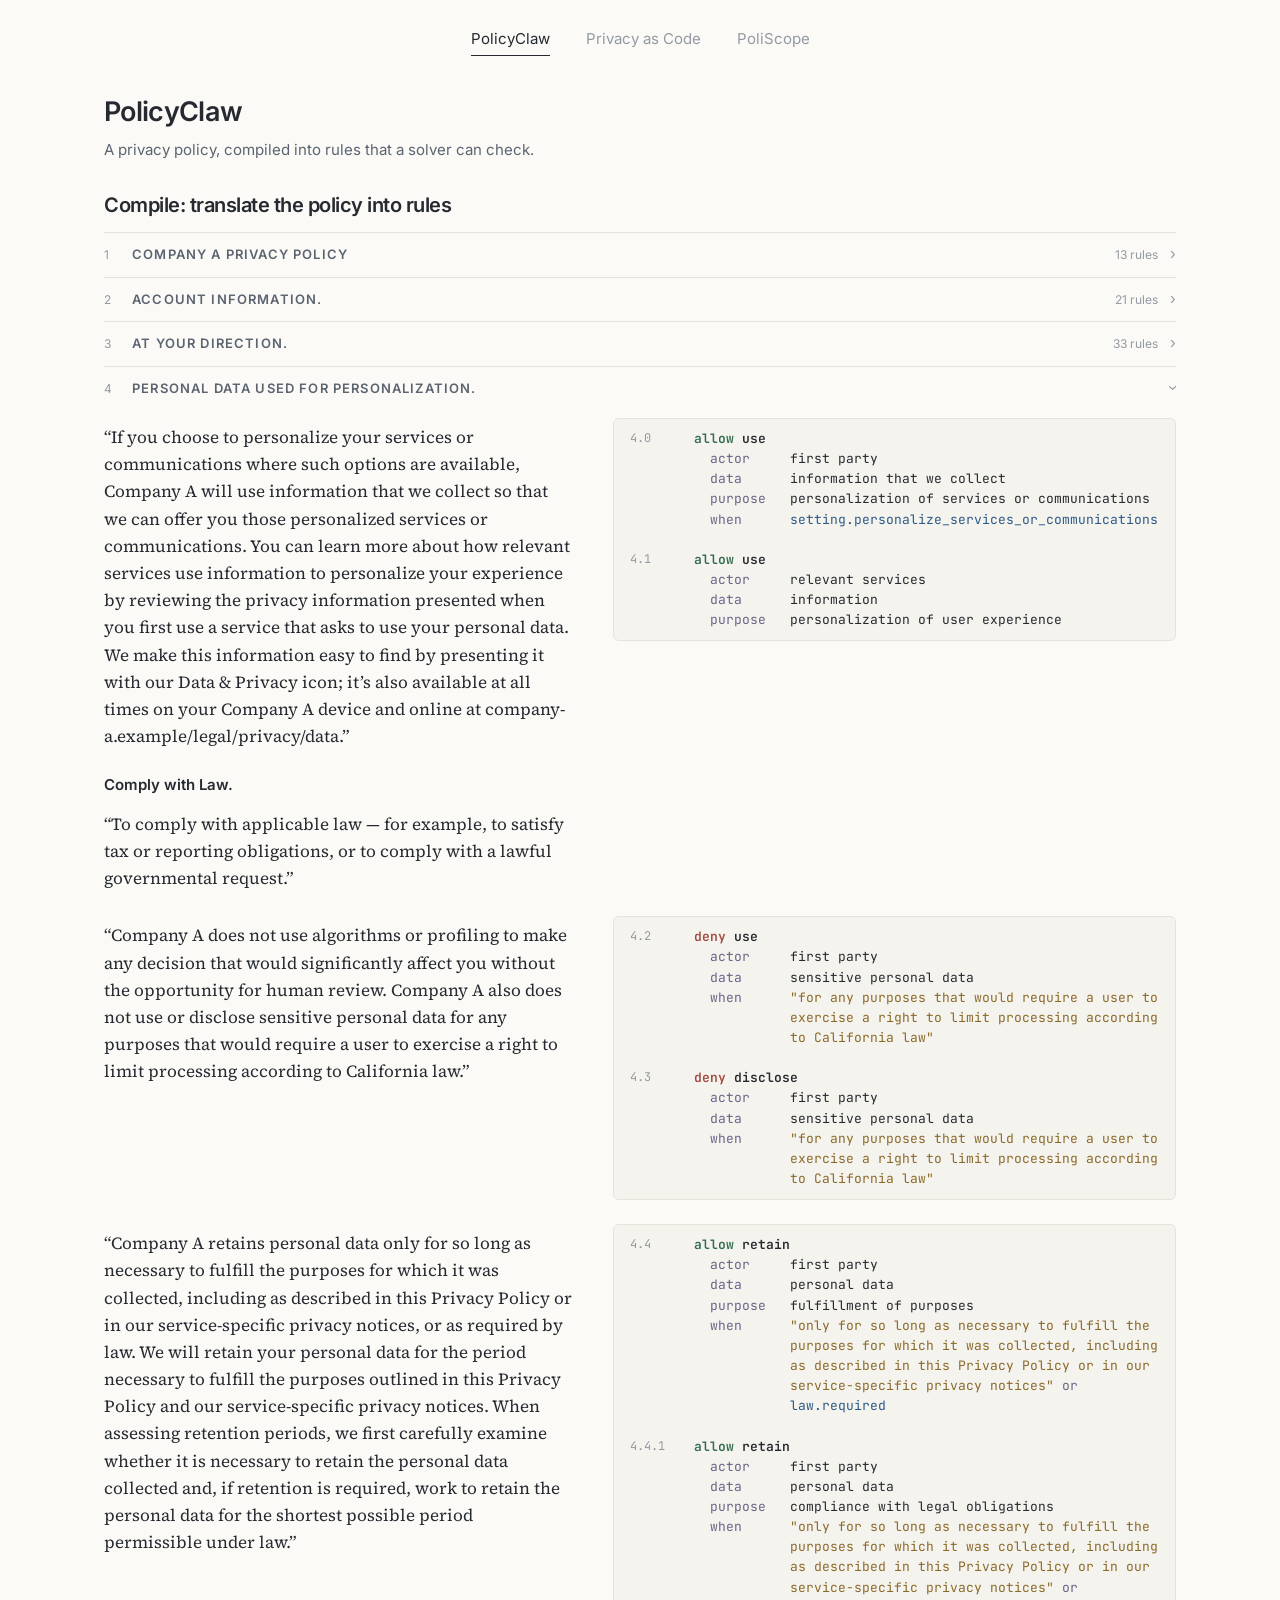
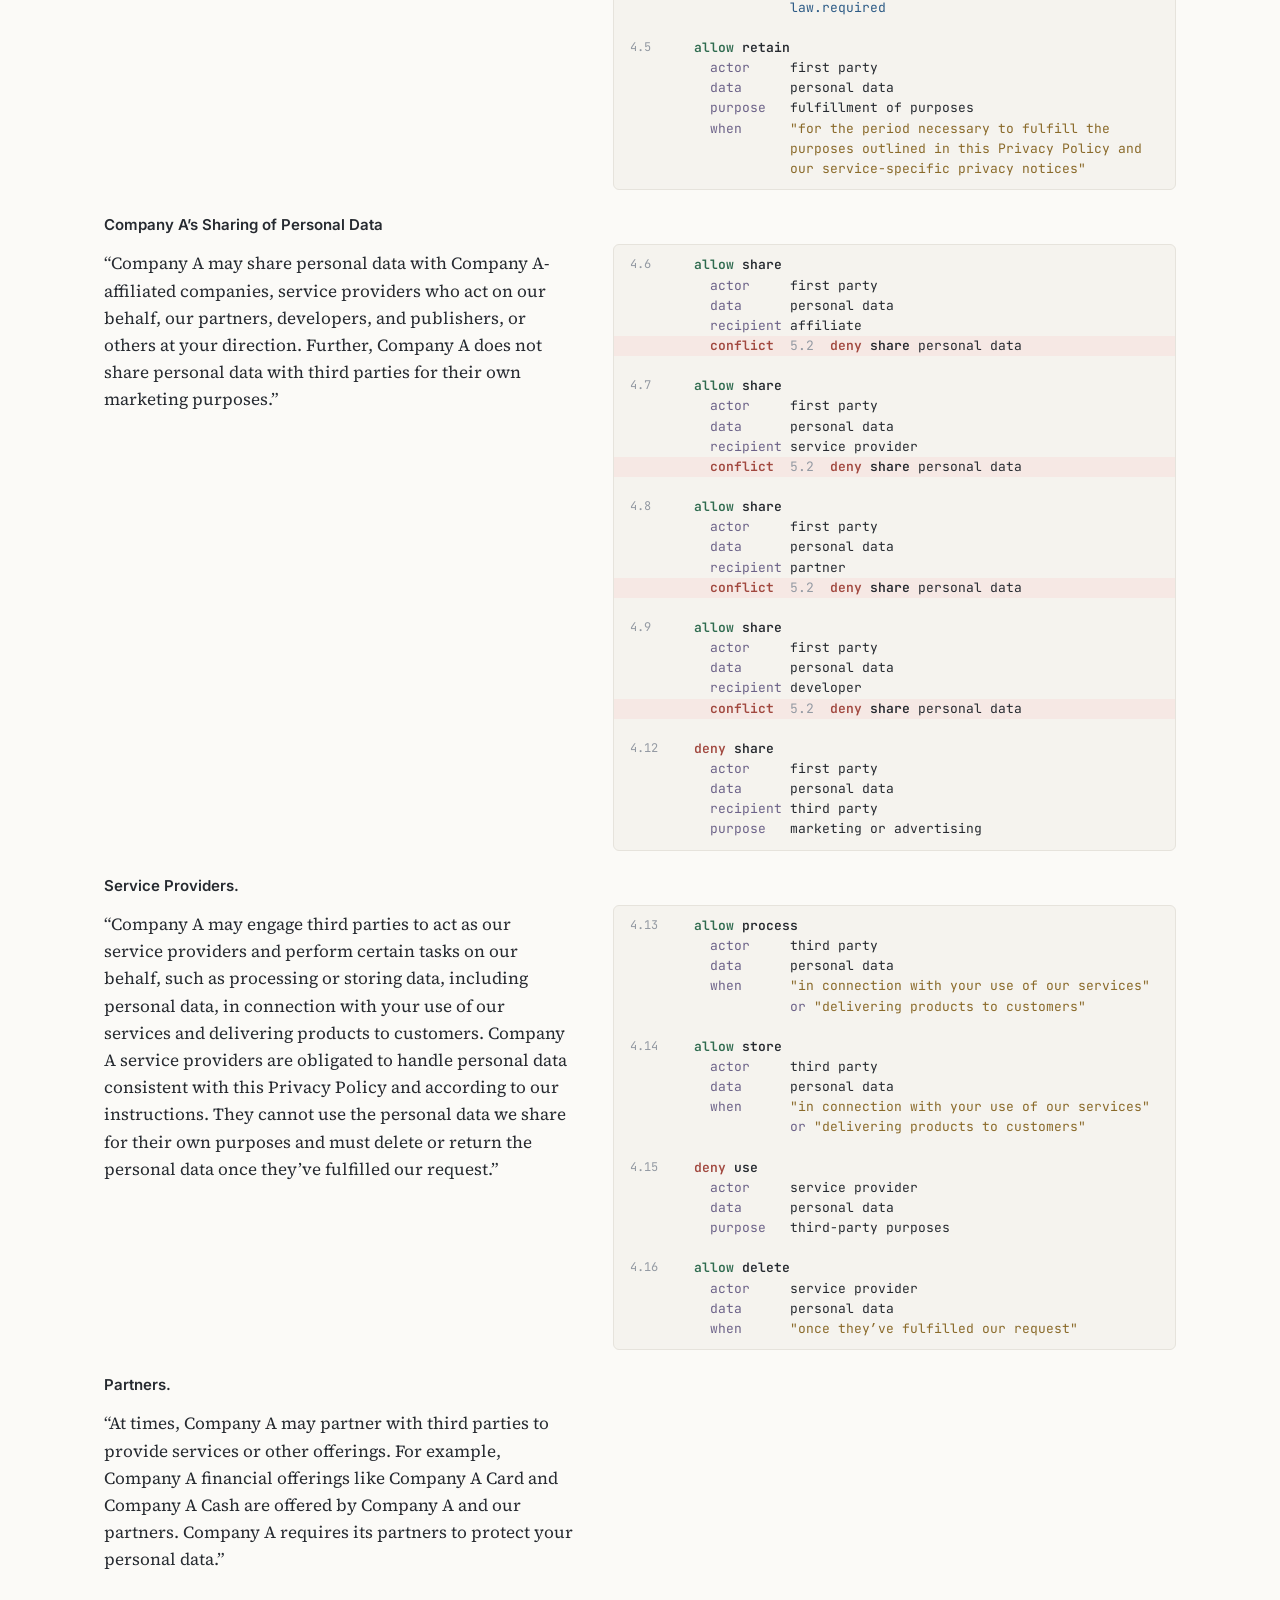
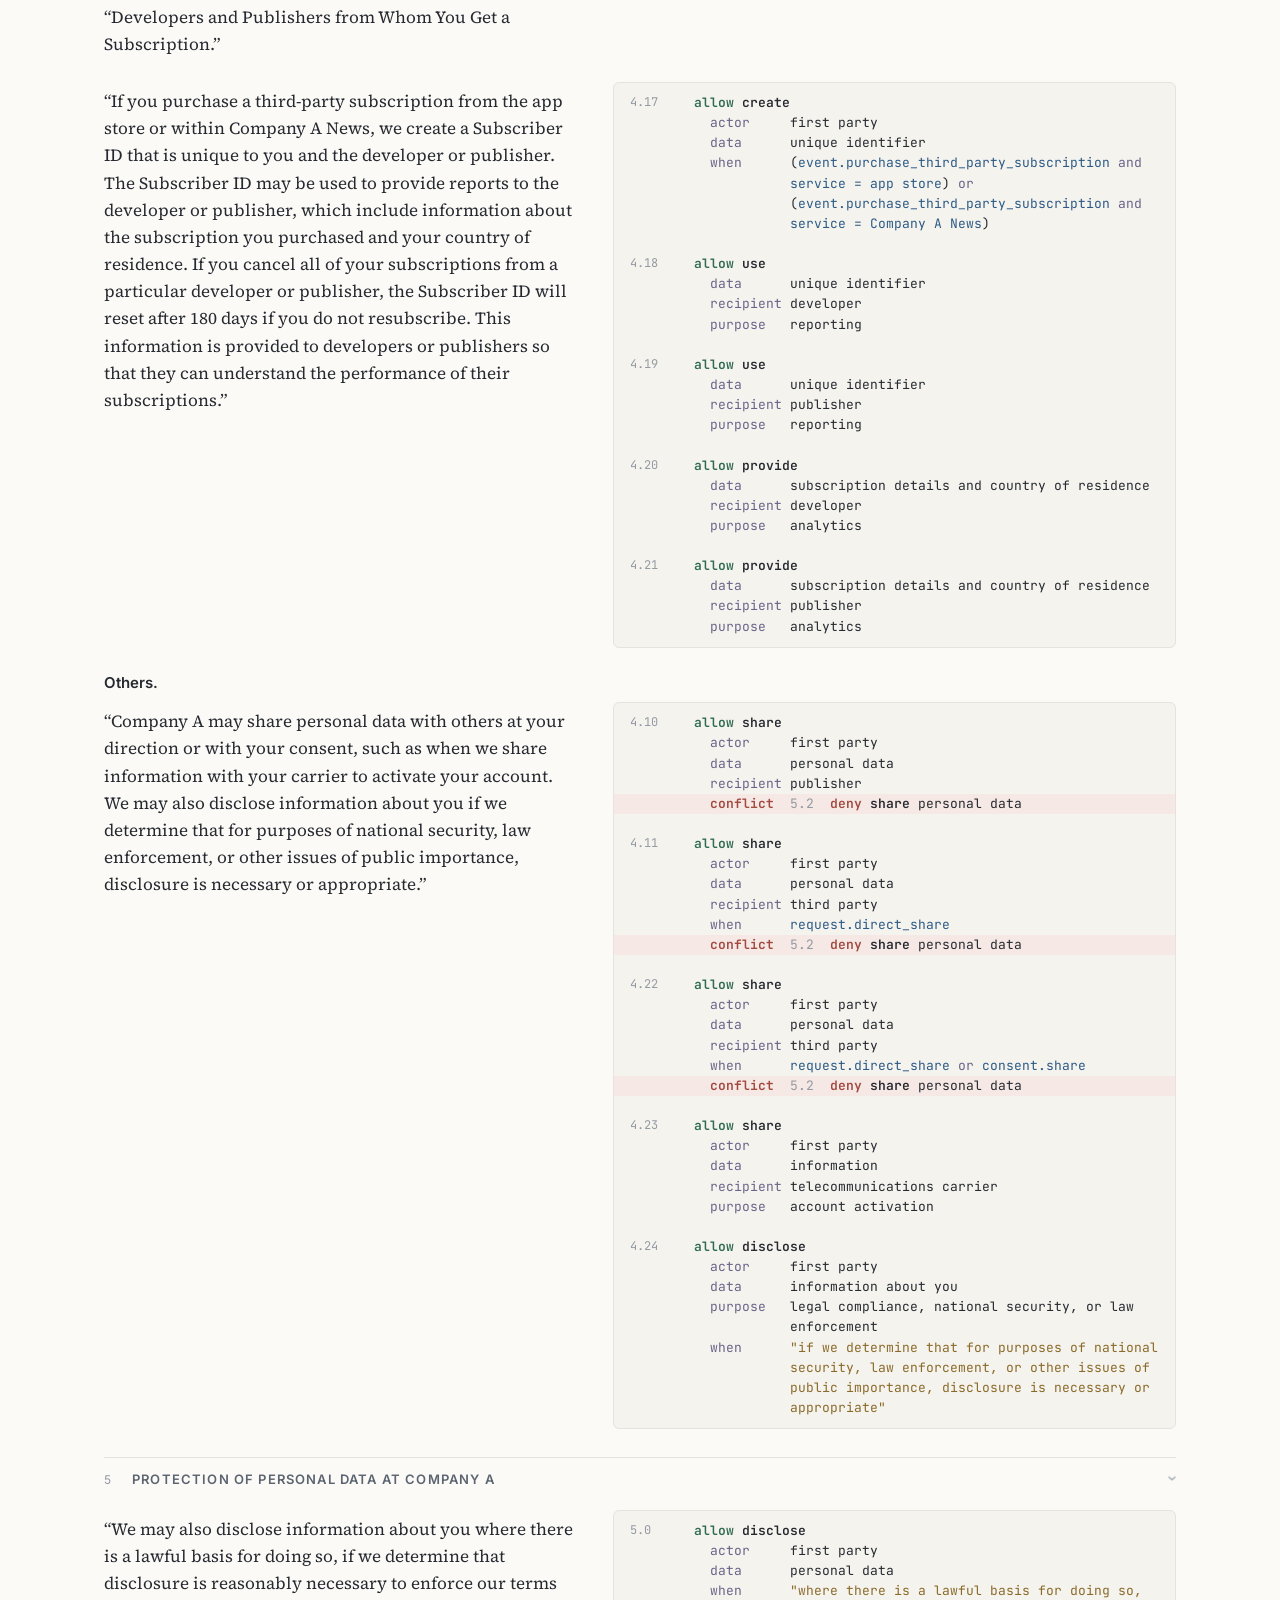
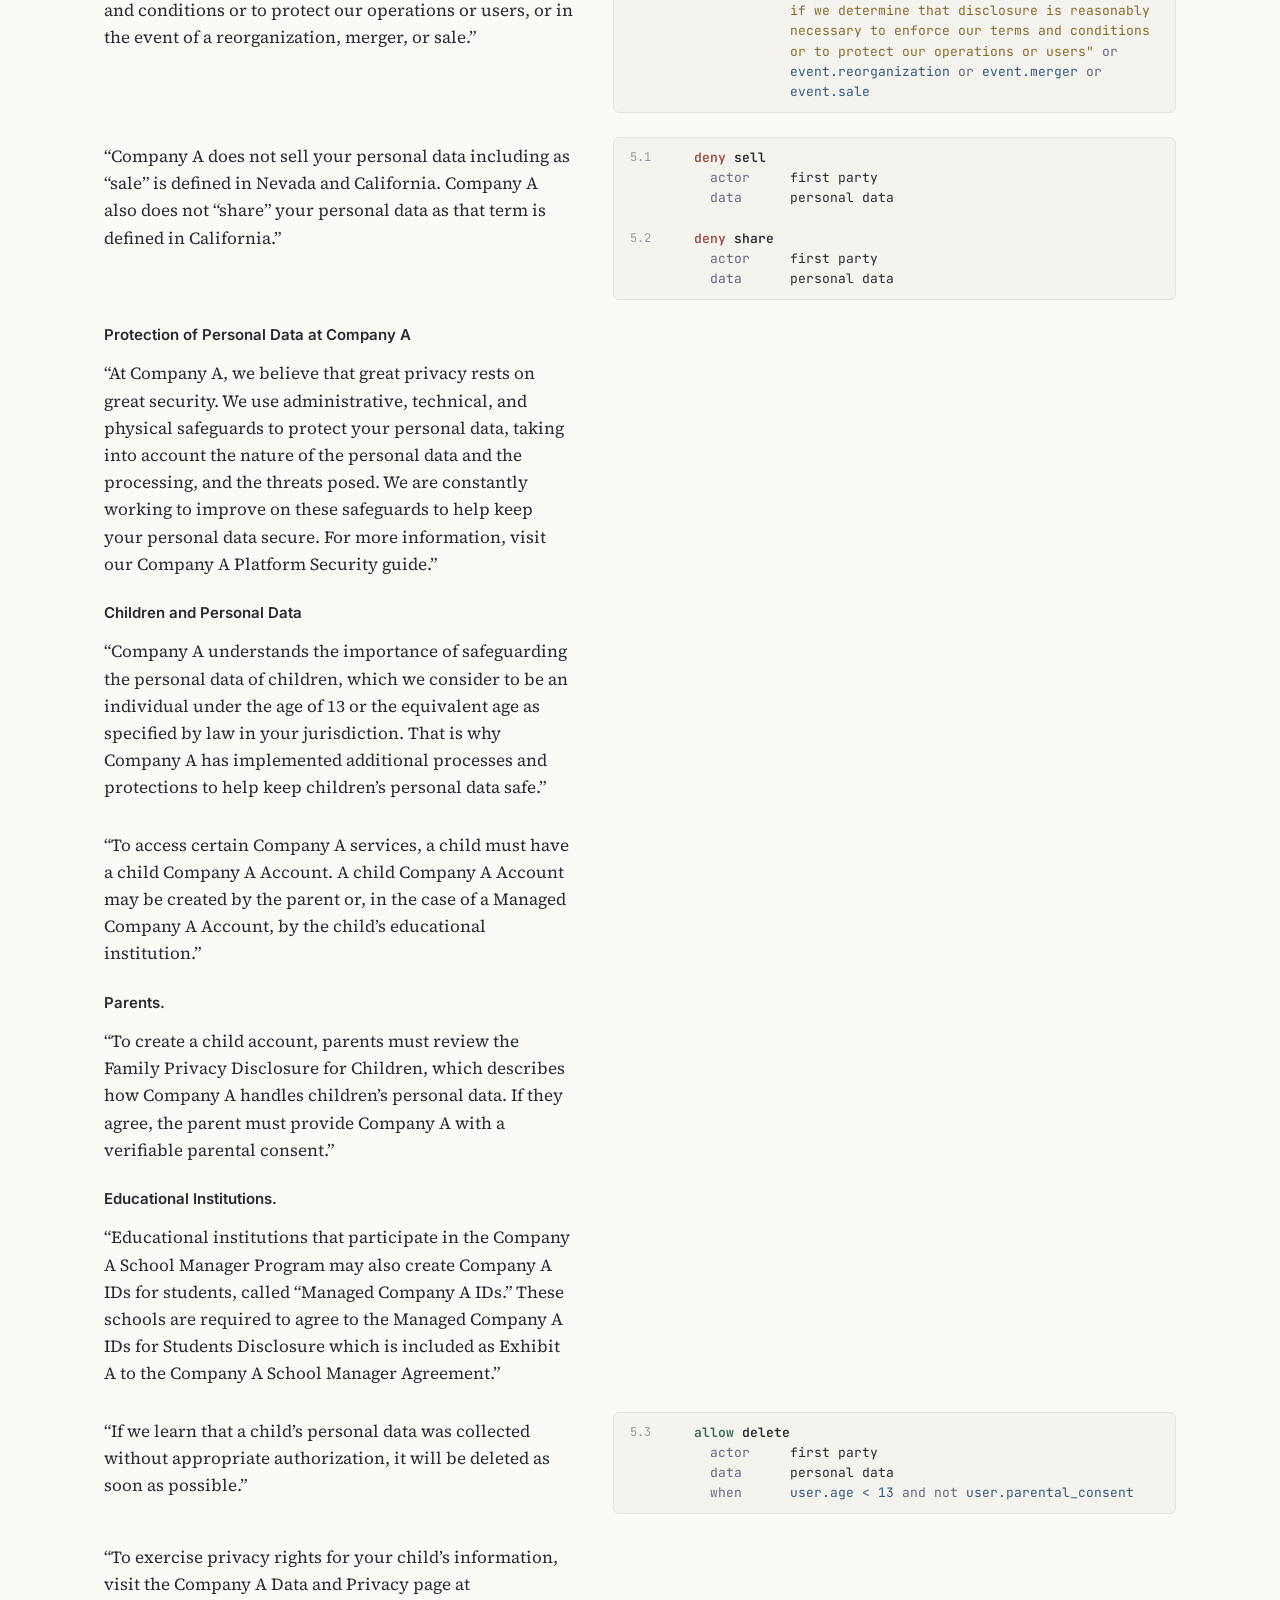
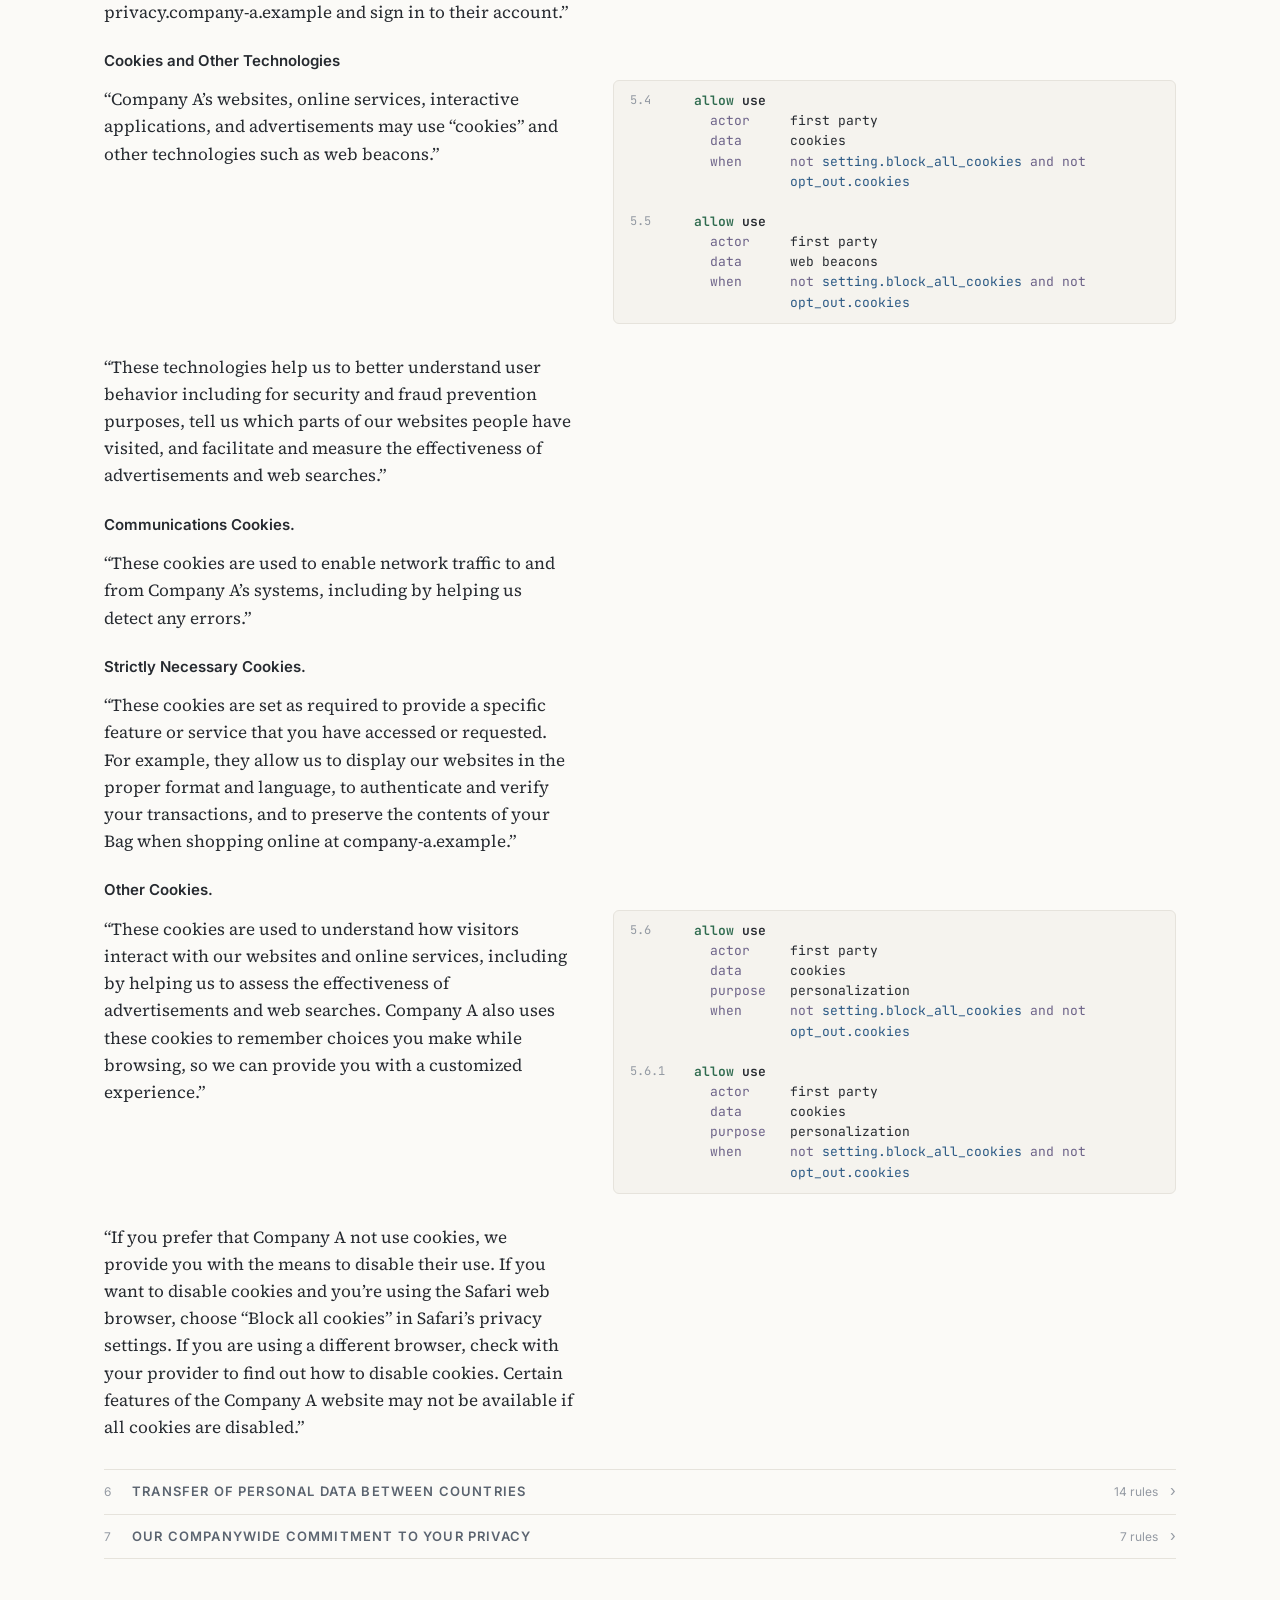
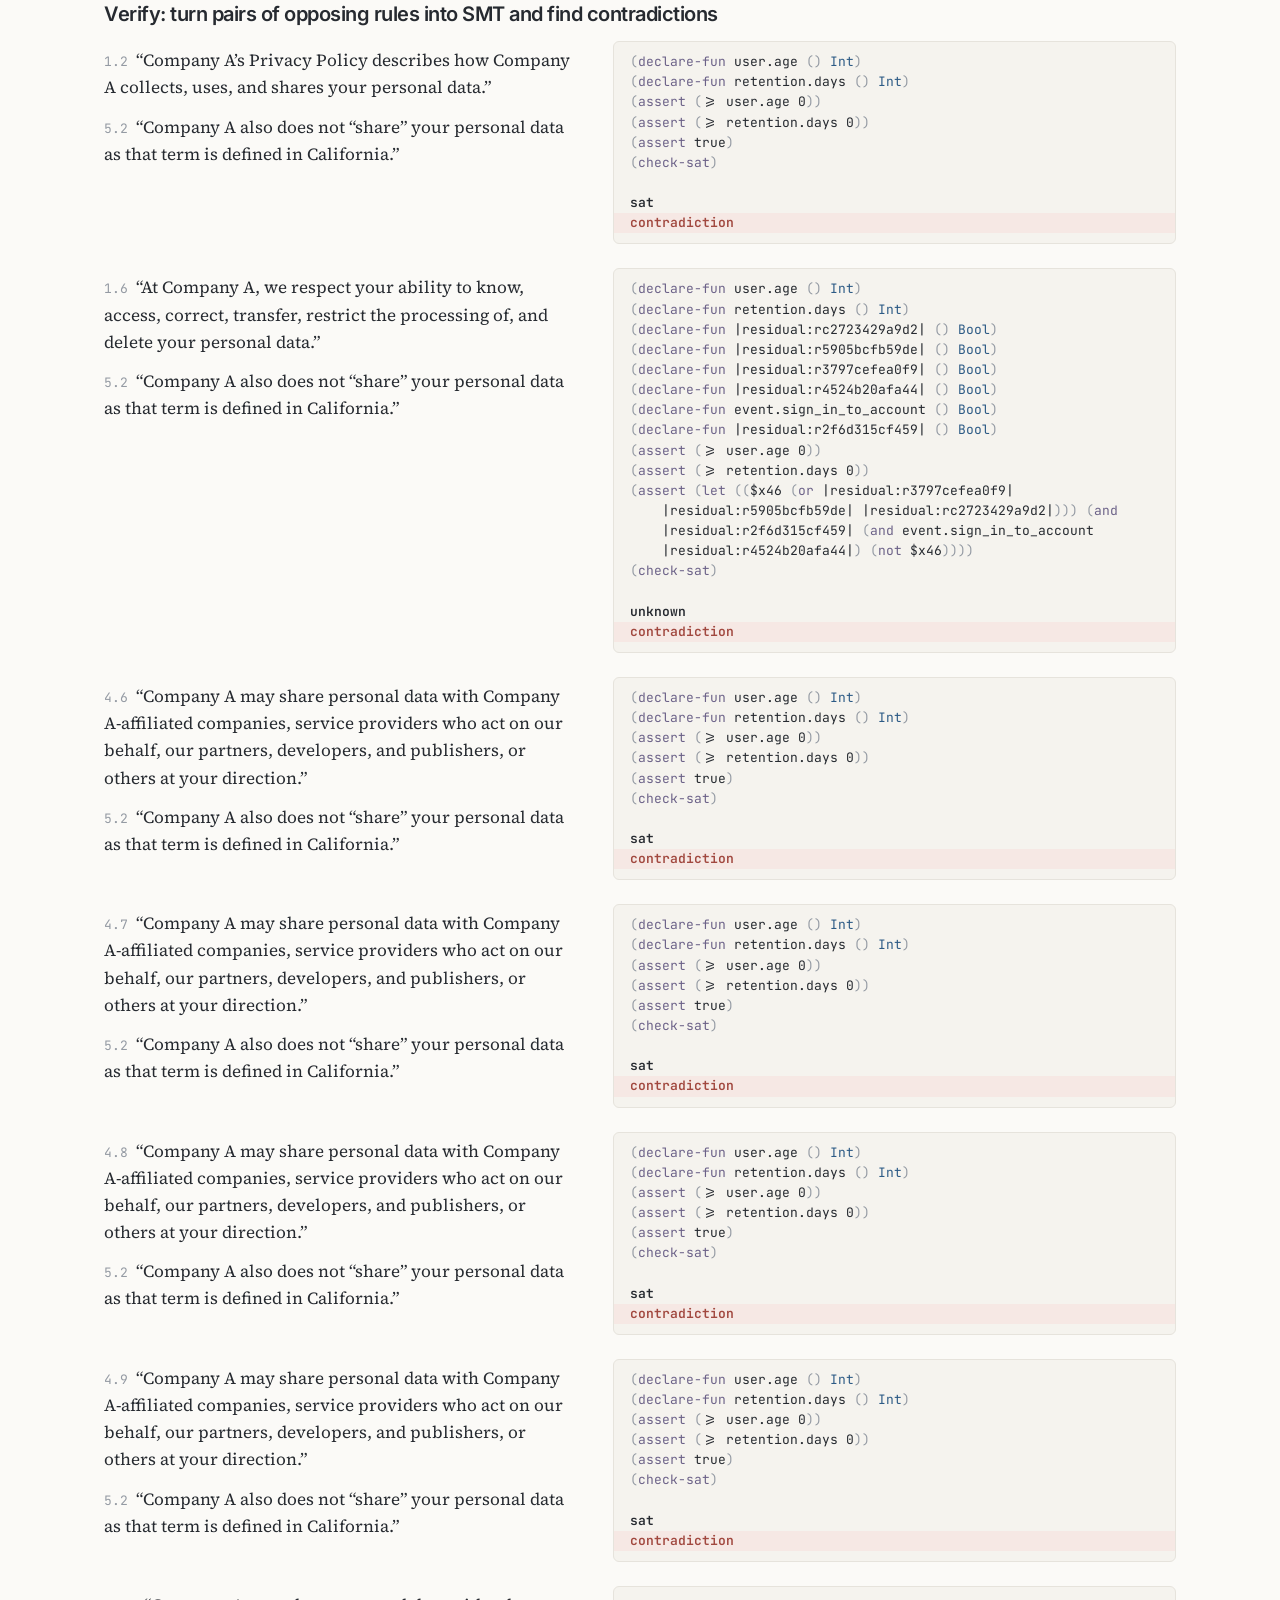
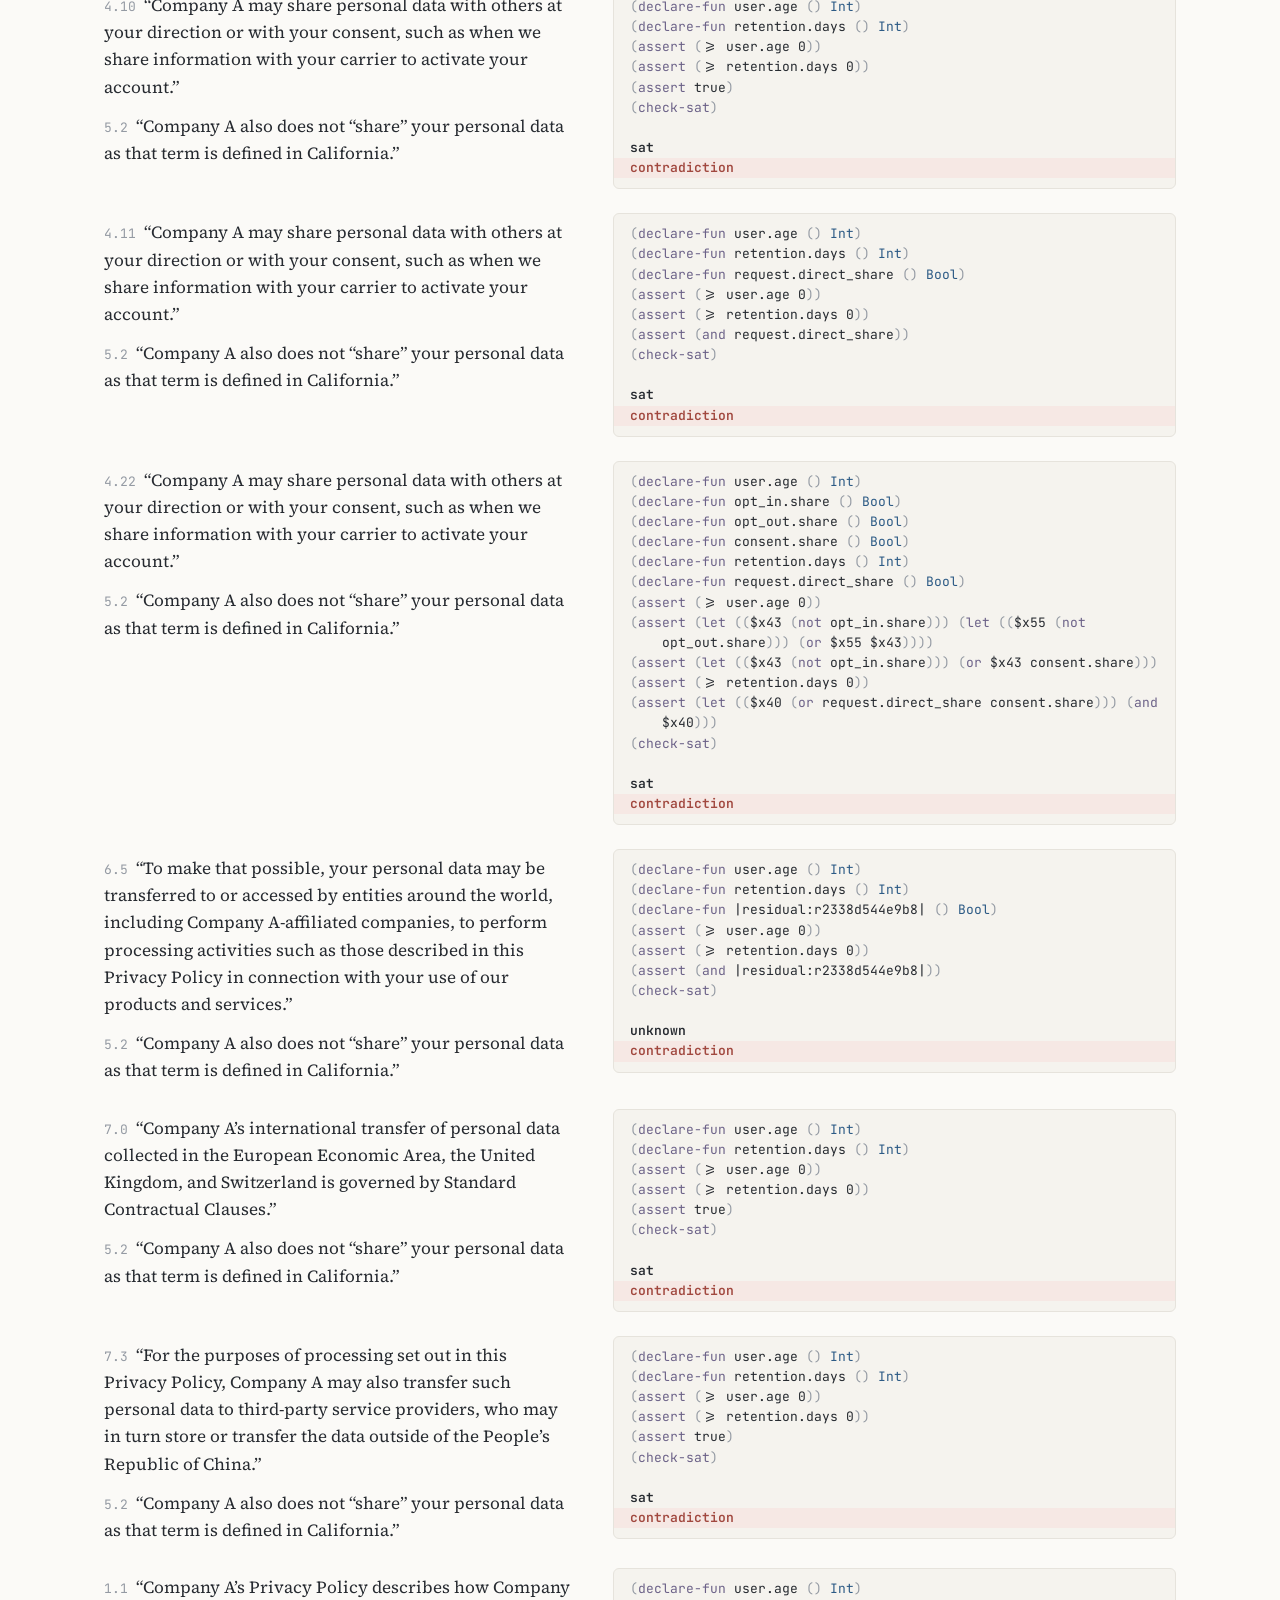
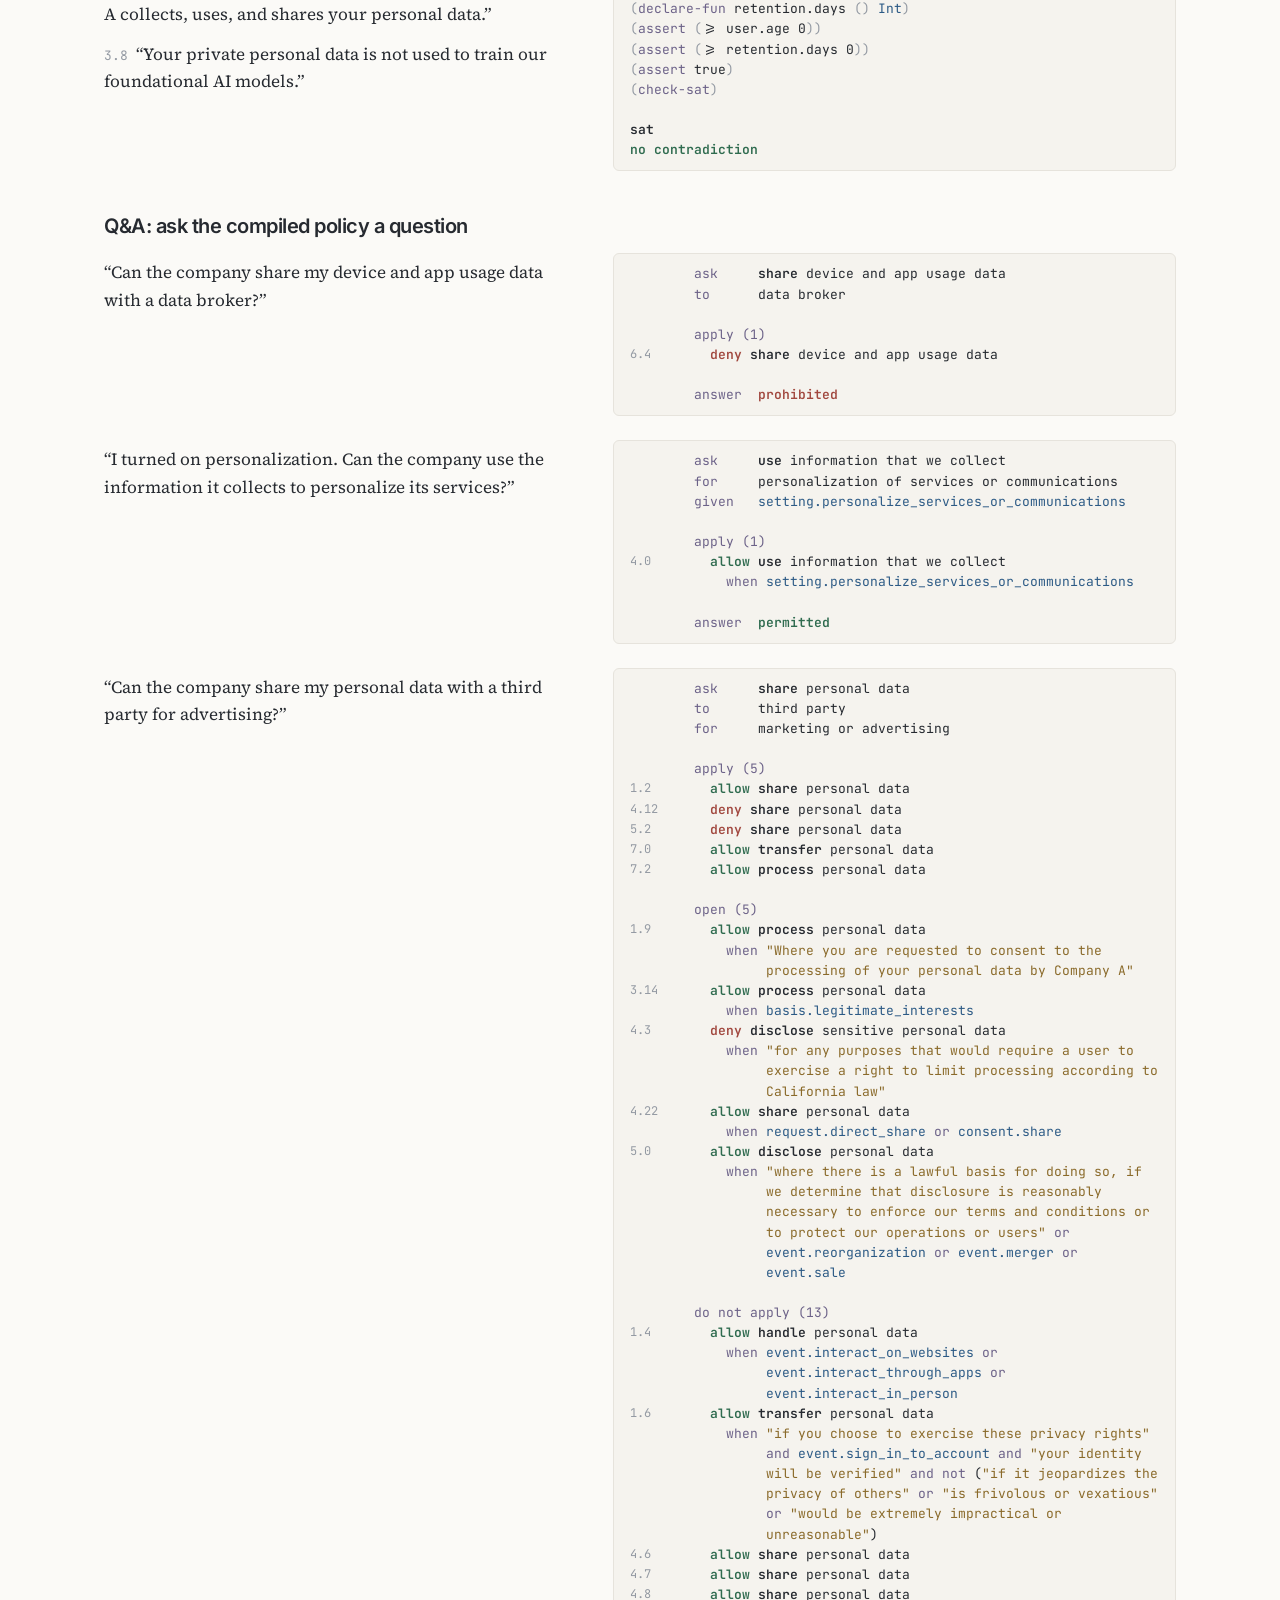
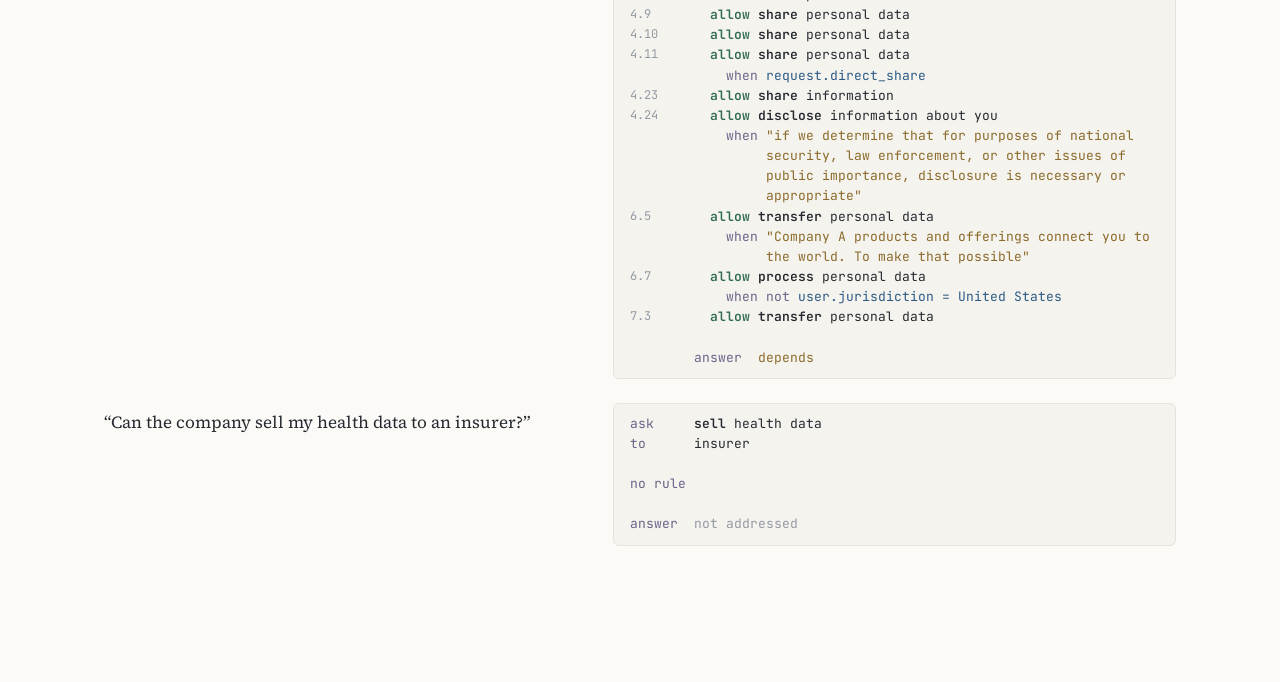
==== commit cca068e3: "PolicyClaw: show a policy with 12 contradictions The PolicyClaw tab now follows a policy where Polic" ====
--- a/index.html
+++ b/index.html
@@ -4,8 +4,8 @@
     <meta charset="utf-8" />
     <meta name="viewport" content="width=device-width, initial-scale=1" />
     <title>PolicyClaw · Privacy as Code · PoliScope</title>
-    <script type="module" crossorigin src="./assets/index-Clw4TyEJ.js"></script>
-    <link rel="stylesheet" crossorigin href="./assets/index-DoJk0TEk.css">
+    <script type="module" crossorigin src="./assets/index-CrWx9E_q.js"></script>
+    <link rel="stylesheet" crossorigin href="./assets/index-C2KmeLjy.css">
   </head>
   <body>
     <div id="root"></div>
--- a/assets/index-C2KmeLjy.css
+++ b/assets/index-C2KmeLjy.css
@@ -0,0 +1 @@
+@font-face{font-family:Inter Variable;font-style:normal;font-display:swap;font-weight:100 900;src:url(./inter-cyrillic-ext-wght-normal-BOeWTOD4.woff2)format("woff2-variations");unicode-range:U+460-52F,U+1C80-1C8A,U+20B4,U+2DE0-2DFF,U+A640-A69F,U+FE2E-FE2F}@font-face{font-family:Inter Variable;font-style:normal;font-display:swap;font-weight:100 900;src:url(./inter-cyrillic-wght-normal-DqGufNeO.woff2)format("woff2-variations");unicode-range:U+301,U+400-45F,U+490-491,U+4B0-4B1,U+2116}@font-face{font-family:Inter Variable;font-style:normal;font-display:swap;font-weight:100 900;src:url(./inter-greek-ext-wght-normal-DlzME5K_.woff2)format("woff2-variations");unicode-range:U+1F??}@font-face{font-family:Inter Variable;font-style:normal;font-display:swap;font-weight:100 900;src:url(./inter-greek-wght-normal-CkhJZR-_.woff2)format("woff2-variations");unicode-range:U+370-377,U+37A-37F,U+384-38A,U+38C,U+38E-3A1,U+3A3-3FF}@font-face{font-family:Inter Variable;font-style:normal;font-display:swap;font-weight:100 900;src:url(./inter-vietnamese-wght-normal-CBcvBZtf.woff2)format("woff2-variations");unicode-range:U+102-103,U+110-111,U+128-129,U+168-169,U+1A0-1A1,U+1AF-1B0,U+300-301,U+303-304,U+308-309,U+323,U+329,U+1EA0-1EF9,U+20AB}@font-face{font-family:Inter Variable;font-style:normal;font-display:swap;font-weight:100 900;src:url(./inter-latin-ext-wght-normal-DO1Apj_S.woff2)format("woff2-variations");unicode-range:U+100-2BA,U+2BD-2C5,U+2C7-2CC,U+2CE-2D7,U+2DD-2FF,U+304,U+308,U+329,U+1D00-1DBF,U+1E00-1E9F,U+1EF2-1EFF,U+2020,U+20A0-20AB,U+20AD-20C0,U+2113,U+2C60-2C7F,U+A720-A7FF}@font-face{font-family:Inter Variable;font-style:normal;font-display:swap;font-weight:100 900;src:url(./inter-latin-wght-normal-Dx4kXJAl.woff2)format("woff2-variations");unicode-range:U+??,U+131,U+152-153,U+2BB-2BC,U+2C6,U+2DA,U+2DC,U+304,U+308,U+329,U+2000-206F,U+20AC,U+2122,U+2191,U+2193,U+2212,U+2215,U+FEFF,U+FFFD}@font-face{font-family:JetBrains Mono Variable;font-style:normal;font-display:swap;font-weight:100 800;src:url([data-uri])format("woff2-variations");unicode-range:U+460-52F,U+1C80-1C8A,U+20B4,U+2DE0-2DFF,U+A640-A69F,U+FE2E-FE2F}@font-face{font-family:JetBrains Mono Variable;font-style:normal;font-display:swap;font-weight:100 800;src:url(./jetbrains-mono-cyrillic-wght-normal-D73BlboJ.woff2)format("woff2-variations");unicode-range:U+301,U+400-45F,U+490-491,U+4B0-4B1,U+2116}@font-face{font-family:JetBrains Mono Variable;font-style:normal;font-display:swap;font-weight:100 800;src:url(./jetbrains-mono-greek-wght-normal-Bw9x6K1M.woff2)format("woff2-variations");unicode-range:U+370-377,U+37A-37F,U+384-38A,U+38C,U+38E-3A1,U+3A3-3FF}@font-face{font-family:JetBrains Mono Variable;font-style:normal;font-display:swap;font-weight:100 800;src:url(./jetbrains-mono-vietnamese-wght-normal-Bt-aOZkq.woff2)format("woff2-variations");unicode-range:U+102-103,U+110-111,U+128-129,U+168-169,U+1A0-1A1,U+1AF-1B0,U+300-301,U+303-304,U+308-309,U+323,U+329,U+1EA0-1EF9,U+20AB}@font-face{font-family:JetBrains Mono Variable;font-style:normal;font-display:swap;font-weight:100 800;src:url(./jetbrains-mono-latin-ext-wght-normal-DBQx-q_a.woff2)format("woff2-variations");unicode-range:U+100-2BA,U+2BD-2C5,U+2C7-2CC,U+2CE-2D7,U+2DD-2FF,U+304,U+308,U+329,U+1D00-1DBF,U+1E00-1E9F,U+1EF2-1EFF,U+2020,U+20A0-20AB,U+20AD-20C0,U+2113,U+2C60-2C7F,U+A720-A7FF}@font-face{font-family:JetBrains Mono Variable;font-style:normal;font-display:swap;font-weight:100 800;src:url(./jetbrains-mono-latin-wght-normal-B9CIFXIH.woff2)format("woff2-variations");unicode-range:U+??,U+131,U+152-153,U+2BB-2BC,U+2C6,U+2DA,U+2DC,U+304,U+308,U+329,U+2000-206F,U+20AC,U+2122,U+2191,U+2193,U+2212,U+2215,U+FEFF,U+FFFD}@font-face{font-family:"Source Serif 4 Variable";font-style:normal;font-display:swap;font-weight:200 900;src:url(./source-serif-4-cyrillic-ext-wght-normal-DHTKMUil.woff2)format("woff2-variations");unicode-range:U+460-52F,U+1C80-1C8A,U+20B4,U+2DE0-2DFF,U+A640-A69F,U+FE2E-FE2F}@font-face{font-family:"Source Serif 4 Variable";font-style:normal;font-display:swap;font-weight:200 900;src:url(./source-serif-4-cyrillic-wght-normal-B1g8a0vD.woff2)format("woff2-variations");unicode-range:U+301,U+400-45F,U+490-491,U+4B0-4B1,U+2116}@font-face{font-family:"Source Serif 4 Variable";font-style:normal;font-display:swap;font-weight:200 900;src:url(./source-serif-4-greek-wght-normal-BpXpdlRW.woff2)format("woff2-variations");unicode-range:U+370-377,U+37A-37F,U+384-38A,U+38C,U+38E-3A1,U+3A3-3FF}@font-face{font-family:"Source Serif 4 Variable";font-style:normal;font-display:swap;font-weight:200 900;src:url(./source-serif-4-vietnamese-wght-normal-BsaNuasd.woff2)format("woff2-variations");unicode-range:U+102-103,U+110-111,U+128-129,U+168-169,U+1A0-1A1,U+1AF-1B0,U+300-301,U+303-304,U+308-309,U+323,U+329,U+1EA0-1EF9,U+20AB}@font-face{font-family:"Source Serif 4 Variable";font-style:normal;font-display:swap;font-weight:200 900;src:url(./source-serif-4-latin-ext-wght-normal-BVZ5su8S.woff2)format("woff2-variations");unicode-range:U+100-2BA,U+2BD-2C5,U+2C7-2CC,U+2CE-2D7,U+2DD-2FF,U+304,U+308,U+329,U+1D00-1DBF,U+1E00-1E9F,U+1EF2-1EFF,U+2020,U+20A0-20AB,U+20AD-20C4,U+2113,U+2C60-2C7F,U+A720-A7FF}@font-face{font-family:"Source Serif 4 Variable";font-style:normal;font-display:swap;font-weight:200 900;src:url(./source-serif-4-latin-wght-normal-DMe4EKeb.woff2)format("woff2-variations");unicode-range:U+??,U+131,U+152-153,U+2BB-2BC,U+2C6,U+2DA,U+2DC,U+304,U+308,U+329,U+2000-206F,U+20AC,U+2122,U+2191,U+2193,U+2212,U+2215,U+FEFF,U+FFFD}@layer properties{@supports (((-webkit-hyphens:none)) and (not (margin-trim:block))) or ((-moz-orient:inline) and (not (color:rgb(from red r g b)))){*,:before,:after,::backdrop{--tw-rotate-x:initial;--tw-rotate-y:initial;--tw-rotate-z:initial;--tw-skew-x:initial;--tw-skew-y:initial;--tw-space-y-reverse:0;--tw-border-style:solid;--tw-leading:initial;--tw-font-weight:initial;--tw-tracking:initial;--tw-blur:initial;--tw-brightness:initial;--tw-contrast:initial;--tw-grayscale:initial;--tw-hue-rotate:initial;--tw-invert:initial;--tw-opacity:initial;--tw-saturate:initial;--tw-sepia:initial;--tw-drop-shadow:initial;--tw-drop-shadow-color:initial;--tw-drop-shadow-alpha:100%;--tw-drop-shadow-size:initial}}}@layer theme{:root,:host{--font-sans:"Inter Variable", ui-sans-serif, system-ui, -apple-system, "Segoe UI", sans-serif;--font-serif:"Source Serif 4 Variable", "Iowan Old Style", Georgia, serif;--font-mono:"JetBrains Mono Variable", ui-monospace, "SF Mono", Menlo, Consolas, monospace;--color-orange-200:oklch(90.1% .076 70.697);--color-amber-200:oklch(92.4% .12 95.746);--color-amber-400:oklch(82.8% .189 84.429);--color-amber-600:oklch(66.6% .179 58.318);--color-amber-700:oklch(55.5% .163 48.998);--color-emerald-200:oklch(90.5% .093 164.15);--color-emerald-500:oklch(69.6% .17 162.48);--color-emerald-600:oklch(59.6% .145 163.225);--color-teal-500:oklch(70.4% .14 182.503);--color-cyan-200:oklch(91.7% .08 205.041);--color-sky-50:oklch(97.7% .013 236.62);--color-sky-200:oklch(90.1% .058 230.902);--color-sky-300:oklch(82.8% .111 230.318);--color-sky-900:oklch(39.1% .09 240.876);--color-blue-400:oklch(70.7% .165 254.624);--color-violet-200:oklch(89.4% .057 293.283);--color-pink-200:oklch(89.9% .061 343.231);--color-rose-200:oklch(89.2% .058 10.001);--color-rose-500:oklch(64.5% .246 16.439);--color-rose-600:oklch(58.6% .253 17.585);--color-zinc-50:oklch(98.5% 0 none);--color-zinc-100:oklch(96.7% .001 286.375);--color-zinc-200:oklch(92% .004 286.32);--color-zinc-300:oklch(87.1% .006 286.286);--color-zinc-400:oklch(70.5% .015 286.067);--color-zinc-500:oklch(55.2% .016 285.938);--color-zinc-600:oklch(44.2% .017 285.786);--color-zinc-700:oklch(37% .013 285.805);--color-zinc-800:oklch(27.4% .006 286.033);--color-zinc-900:oklch(21% .006 285.885);--color-white:#fff;--spacing:.25rem;--container-3xl:48rem;--container-4xl:56rem;--container-5xl:64rem;--text-xs:.75rem;--text-xs--line-height:calc(1 / .75);--text-sm:.875rem;--text-sm--line-height:calc(1.25 / .875);--text-xl:1.25rem;--text-xl--line-height:calc(1.75 / 1.25);--text-2xl:1.5rem;--text-2xl--line-height:calc(2 / 1.5);--font-weight-normal:400;--font-weight-medium:500;--font-weight-semibold:600;--font-weight-bold:700;--tracking-tight:-.025em;--tracking-normal:0em;--tracking-wider:.05em;--leading-tight:1.25;--leading-snug:1.375;--radius-sm:.25rem;--radius-md:.375rem;--radius-lg:.5rem;--radius-xl:.75rem;--default-transition-duration:.15s;--default-transition-timing-function:cubic-bezier(.4, 0, .2, 1);--default-font-family:var(--font-sans);--default-mono-font-family:var(--font-mono);--color-paper:#fbfaf7;--color-ink:#262a30;--color-ink-soft:#5b6470;--color-ink-faint:#949aa3;--color-line:#e6e3dc;--color-code:#f5f3ee;--color-tok-keyword:#6c6288;--color-tok-allow:#2f6b4f;--color-tok-deny:#a1483f;--color-tok-call:#2c5a85;--color-tok-quote:#8a6a2a;--color-tok-comment:#8f959d;--color-tone-alert:#f6e8e4;--color-tone-add:#e5efe6;--color-tone-remove:#f6e6e2}}@layer base{*,:after,:before,::backdrop{box-sizing:border-box;border:0 solid;margin:0;padding:0}::file-selector-button{box-sizing:border-box;border:0 solid;margin:0;padding:0}html,:host{-webkit-text-size-adjust:100%;tab-size:4;line-height:1.5;font-family:var(--default-font-family,-apple-system, BlinkMacSystemFont, "Segoe UI", Roboto, "Helvetica Neue", "Noto Sans", Arial, sans-serif, "Apple Color Emoji", "Segoe UI Emoji", "Segoe UI Symbol", "Noto Color Emoji");font-feature-settings:var(--default-font-feature-settings,normal);font-variation-settings:var(--default-font-variation-settings,normal);-webkit-tap-highlight-color:transparent}hr{height:0;color:inherit;border-top-width:1px}abbr:where([title]){-webkit-text-decoration:underline dotted;text-decoration:underline dotted}h1,h2,h3,h4,h5,h6{font-size:inherit;font-weight:inherit}a{color:inherit;-webkit-text-decoration:inherit;-webkit-text-decoration:inherit;-webkit-text-decoration:inherit;-webkit-text-decoration:inherit;text-decoration:inherit}b,strong{font-weight:bolder}code,kbd,samp,pre{font-family:var(--default-mono-font-family,ui-monospace, SFMono-Regular, Menlo, Monaco, Consolas, "Liberation Mono", "Courier New", monospace);font-feature-settings:var(--default-mono-font-feature-settings,normal);font-variation-settings:var(--default-mono-font-variation-settings,normal);font-size:1em}small{font-size:80%}sub,sup{vertical-align:baseline;font-size:75%;line-height:0;position:relative}sub{bottom:-.25em}sup{top:-.5em}table{text-indent:0;border-color:inherit;border-collapse:collapse}:-moz-focusring:where(:not(iframe)){outline:auto}progress{vertical-align:baseline}summary{display:list-item}ol,ul,menu{list-style:none}img,svg,video,canvas,audio,iframe,embed,object{vertical-align:middle;display:block}img,video{max-width:100%;height:auto}button,input,select,optgroup,textarea{font:inherit;font-feature-settings:inherit;font-variation-settings:inherit;letter-spacing:inherit;color:inherit;opacity:1;background-color:#0000;border-radius:0}::file-selector-button{font:inherit;font-feature-settings:inherit;font-variation-settings:inherit;letter-spacing:inherit;color:inherit;opacity:1;background-color:#0000;border-radius:0}:where(select:is([multiple],[size])) optgroup{font-weight:bolder}:where(select:is([multiple],[size])) optgroup option{padding-inline-start:20px}::file-selector-button{margin-inline-end:4px}::placeholder{opacity:1}@supports (not ((-webkit-appearance:-apple-pay-button))) or (contain-intrinsic-size:1px){::placeholder{color:currentColor}@supports (color:color-mix(in lab, red, red)){::placeholder{color:color-mix(in oklab, currentcolor 50%, transparent)}}}textarea{resize:vertical}::-webkit-search-decoration{-webkit-appearance:none}::-webkit-date-and-time-value{min-height:1lh;text-align:inherit}::-webkit-datetime-edit{display:inline-flex}::-webkit-datetime-edit-fields-wrapper{padding:0}::-webkit-datetime-edit{padding-block:0}::-webkit-datetime-edit-year-field{padding-block:0}::-webkit-datetime-edit-month-field{padding-block:0}::-webkit-datetime-edit-day-field{padding-block:0}::-webkit-datetime-edit-hour-field{padding-block:0}::-webkit-datetime-edit-minute-field{padding-block:0}::-webkit-datetime-edit-second-field{padding-block:0}::-webkit-datetime-edit-millisecond-field{padding-block:0}::-webkit-datetime-edit-meridiem-field{padding-block:0}::-webkit-calendar-picker-indicator{line-height:1}:-moz-ui-invalid{box-shadow:none}button,input:where([type=button],[type=reset],[type=submit]){appearance:button}::file-selector-button{appearance:button}::-webkit-inner-spin-button{height:auto}::-webkit-outer-spin-button{height:auto}[hidden]:where(:not([hidden=until-found])){display:none!important}}@layer components;@layer utilities{.fixed{position:fixed}.static{position:static}.sticky{position:sticky}.top-6{top:calc(var(--spacing) * 6)}.container{width:100%}@media (width>=40rem){.container{max-width:40rem}}@media (width>=48rem){.container{max-width:48rem}}@media (width>=64rem){.container{max-width:64rem}}@media (width>=80rem){.container{max-width:80rem}}@media (width>=96rem){.container{max-width:96rem}}.mx-auto{margin-inline:auto}.mt-1{margin-top:var(--spacing)}.mt-1\.5{margin-top:calc(var(--spacing) * 1.5)}.mt-2{margin-top:calc(var(--spacing) * 2)}.mt-3{margin-top:calc(var(--spacing) * 3)}.mt-4{margin-top:calc(var(--spacing) * 4)}.mt-5{margin-top:calc(var(--spacing) * 5)}.mt-6{margin-top:calc(var(--spacing) * 6)}.mt-7{margin-top:calc(var(--spacing) * 7)}.mt-10{margin-top:calc(var(--spacing) * 10)}.mt-14{margin-top:calc(var(--spacing) * 14)}.mt-\[17px\]{margin-top:17px}.mr-2{margin-right:calc(var(--spacing) * 2)}.mb-1{margin-bottom:var(--spacing)}.mb-2{margin-bottom:calc(var(--spacing) * 2)}.mb-3{margin-bottom:calc(var(--spacing) * 3)}.mb-4{margin-bottom:calc(var(--spacing) * 4)}.mb-6{margin-bottom:calc(var(--spacing) * 6)}.mb-8{margin-bottom:calc(var(--spacing) * 8)}.ml-1\.5{margin-left:calc(var(--spacing) * 1.5)}.ml-2{margin-left:calc(var(--spacing) * 2)}.ml-auto{margin-left:auto}.block{display:block}.contents{display:contents}.flex{display:flex}.grid{display:grid}.table{display:table}.h-0\.5{height:calc(var(--spacing) * .5)}.h-1{height:var(--spacing)}.h-1\.5{height:calc(var(--spacing) * 1.5)}.h-2\.5{height:calc(var(--spacing) * 2.5)}.h-4{height:calc(var(--spacing) * 4)}.h-7{height:calc(var(--spacing) * 7)}.h-8{height:calc(var(--spacing) * 8)}.h-9{height:calc(var(--spacing) * 9)}.h-auto{height:auto}.max-h-\[calc\(100vh-19rem\)\]{max-height:calc(100vh - 19rem)}.w-1\.5{width:calc(var(--spacing) * 1.5)}.w-2\.5{width:calc(var(--spacing) * 2.5)}.w-3{width:calc(var(--spacing) * 3)}.w-4{width:calc(var(--spacing) * 4)}.w-5{width:calc(var(--spacing) * 5)}.w-9{width:calc(var(--spacing) * 9)}.w-12{width:calc(var(--spacing) * 12)}.w-28{width:calc(var(--spacing) * 28)}.w-36{width:calc(var(--spacing) * 36)}.w-64{width:calc(var(--spacing) * 64)}.w-full{width:100%}.max-w-3xl{max-width:var(--container-3xl)}.max-w-4xl{max-width:var(--container-4xl)}.max-w-5xl{max-width:var(--container-5xl)}.max-w-64{max-width:calc(var(--spacing) * 64)}.max-w-\[1120px\]{max-width:1120px}.max-w-full{max-width:100%}.flex-1{flex:1}.flex-none{flex:none}.shrink-0{flex-shrink:0}.table-fixed{table-layout:fixed}.border-collapse{border-collapse:collapse}.transform{transform:var(--tw-rotate-x, ) var(--tw-rotate-y, ) var(--tw-rotate-z, ) var(--tw-skew-x, ) var(--tw-skew-y, )}.cursor-pointer{cursor:pointer}.list-none{list-style-type:none}.grid-cols-1{grid-template-columns:repeat(1,minmax(0,1fr))}.grid-cols-\[minmax\(0\,5fr\)_minmax\(0\,7fr\)\]{grid-template-columns:minmax(0,5fr) minmax(0,7fr)}.flex-col{flex-direction:column}.flex-wrap{flex-wrap:wrap}.items-baseline{align-items:baseline}.items-center{align-items:center}.items-end{align-items:flex-end}.items-start{align-items:flex-start}.items-stretch{align-items:stretch}.justify-center{justify-content:center}.gap-1{gap:var(--spacing)}.gap-1\.5{gap:calc(var(--spacing) * 1.5)}.gap-2{gap:calc(var(--spacing) * 2)}.gap-2\.5{gap:calc(var(--spacing) * 2.5)}.gap-3{gap:calc(var(--spacing) * 3)}.gap-4{gap:calc(var(--spacing) * 4)}.gap-5{gap:calc(var(--spacing) * 5)}.gap-9{gap:calc(var(--spacing) * 9)}.gap-10{gap:calc(var(--spacing) * 10)}.gap-12{gap:calc(var(--spacing) * 12)}:where(.space-y-1>:not(:last-child)){--tw-space-y-reverse:0;margin-block-start:calc(var(--spacing) * var(--tw-space-y-reverse));margin-block-end:calc(var(--spacing) * calc(1 - var(--tw-space-y-reverse)))}:where(.space-y-1\.5>:not(:last-child)){--tw-space-y-reverse:0;margin-block-start:calc(calc(var(--spacing) * 1.5) * var(--tw-space-y-reverse));margin-block-end:calc(calc(var(--spacing) * 1.5) * calc(1 - var(--tw-space-y-reverse)))}:where(.space-y-3>:not(:last-child)){--tw-space-y-reverse:0;margin-block-start:calc(calc(var(--spacing) * 3) * var(--tw-space-y-reverse));margin-block-end:calc(calc(var(--spacing) * 3) * calc(1 - var(--tw-space-y-reverse)))}:where(.space-y-6>:not(:last-child)){--tw-space-y-reverse:0;margin-block-start:calc(calc(var(--spacing) * 6) * var(--tw-space-y-reverse));margin-block-end:calc(calc(var(--spacing) * 6) * calc(1 - var(--tw-space-y-reverse)))}:where(.space-y-7>:not(:last-child)){--tw-space-y-reverse:0;margin-block-start:calc(calc(var(--spacing) * 7) * var(--tw-space-y-reverse));margin-block-end:calc(calc(var(--spacing) * 7) * calc(1 - var(--tw-space-y-reverse)))}:where(.space-y-8>:not(:last-child)){--tw-space-y-reverse:0;margin-block-start:calc(calc(var(--spacing) * 8) * var(--tw-space-y-reverse));margin-block-end:calc(calc(var(--spacing) * 8) * calc(1 - var(--tw-space-y-reverse)))}.gap-x-3{column-gap:calc(var(--spacing) * 3)}.gap-x-4{column-gap:calc(var(--spacing) * 4)}.gap-x-5{column-gap:calc(var(--spacing) * 5)}.gap-x-10{column-gap:calc(var(--spacing) * 10)}.gap-y-1{row-gap:var(--spacing)}.gap-y-2{row-gap:calc(var(--spacing) * 2)}.gap-y-6{row-gap:calc(var(--spacing) * 6)}.self-start{align-self:flex-start}.overflow-hidden{overflow:hidden}.overflow-x-auto{overflow-x:auto}.overflow-y-auto{overflow-y:auto}.rounded{border-radius:.25rem}.rounded-full{border-radius:2147483647px}.rounded-lg{border-radius:var(--radius-lg)}.rounded-md{border-radius:var(--radius-md)}.rounded-sm{border-radius:var(--radius-sm)}.rounded-xl{border-radius:var(--radius-xl)}.border{border-style:var(--tw-border-style);border-width:1px}.border-2{border-style:var(--tw-border-style);border-width:2px}.border-t{border-top-style:var(--tw-border-style);border-top-width:1px}.border-b{border-bottom-style:var(--tw-border-style);border-bottom-width:1px}.border-l-2{border-left-style:var(--tw-border-style);border-left-width:2px}.border-l-4{border-left-style:var(--tw-border-style);border-left-width:4px}.border-ink{border-color:var(--color-ink)}.border-line{border-color:var(--color-line)}.border-sky-300{border-color:var(--color-sky-300)}.border-transparent{border-color:#0000}.border-zinc-200{border-color:var(--color-zinc-200)}.border-zinc-300{border-color:var(--color-zinc-300)}.border-zinc-900{border-color:var(--color-zinc-900)}.bg-amber-200{background-color:var(--color-amber-200)}.bg-amber-400{background-color:var(--color-amber-400)}.bg-blue-400{background-color:var(--color-blue-400)}.bg-code{background-color:var(--color-code)}.bg-cyan-200{background-color:var(--color-cyan-200)}.bg-emerald-200{background-color:var(--color-emerald-200)}.bg-emerald-500\/20{background-color:#00bb7f33}@supports (color:color-mix(in lab, red, red)){.bg-emerald-500\/20{background-color:color-mix(in oklab, var(--color-emerald-500) 20%, transparent)}}.bg-emerald-600{background-color:var(--color-emerald-600)}.bg-orange-200{background-color:var(--color-orange-200)}.bg-pink-200{background-color:var(--color-pink-200)}.bg-rose-200{background-color:var(--color-rose-200)}.bg-rose-500\/20{background-color:#ff235733}@supports (color:color-mix(in lab, red, red)){.bg-rose-500\/20{background-color:color-mix(in oklab, var(--color-rose-500) 20%, transparent)}}.bg-rose-600{background-color:var(--color-rose-600)}.bg-sky-50{background-color:var(--color-sky-50)}.bg-sky-200{background-color:var(--color-sky-200)}.bg-teal-500{background-color:var(--color-teal-500)}.bg-tone-add{background-color:var(--color-tone-add)}.bg-tone-alert{background-color:var(--color-tone-alert)}.bg-tone-remove{background-color:var(--color-tone-remove)}.bg-violet-200{background-color:var(--color-violet-200)}.bg-white{background-color:var(--color-white)}.bg-zinc-50{background-color:var(--color-zinc-50)}.bg-zinc-100{background-color:var(--color-zinc-100)}.bg-zinc-200{background-color:var(--color-zinc-200)}.bg-zinc-300{background-color:var(--color-zinc-300)}.bg-zinc-800{background-color:var(--color-zinc-800)}.bg-zinc-900{background-color:var(--color-zinc-900)}.px-0\.5{padding-inline:calc(var(--spacing) * .5)}.px-1{padding-inline:var(--spacing)}.px-1\.5{padding-inline:calc(var(--spacing) * 1.5)}.px-2{padding-inline:calc(var(--spacing) * 2)}.px-2\.5{padding-inline:calc(var(--spacing) * 2.5)}.px-3{padding-inline:calc(var(--spacing) * 3)}.px-3\.5{padding-inline:calc(var(--spacing) * 3.5)}.px-4{padding-inline:calc(var(--spacing) * 4)}.px-6{padding-inline:calc(var(--spacing) * 6)}.py-0\.5{padding-block:calc(var(--spacing) * .5)}.py-1{padding-block:var(--spacing)}.py-1\.5{padding-block:calc(var(--spacing) * 1.5)}.py-2\.5{padding-block:calc(var(--spacing) * 2.5)}.py-3{padding-block:calc(var(--spacing) * 3)}.pt-2{padding-top:calc(var(--spacing) * 2)}.pt-7{padding-top:calc(var(--spacing) * 7)}.pt-9{padding-top:calc(var(--spacing) * 9)}.pr-1{padding-right:var(--spacing)}.pr-4{padding-right:calc(var(--spacing) * 4)}.pb-1{padding-bottom:var(--spacing)}.pb-2{padding-bottom:calc(var(--spacing) * 2)}.pb-4{padding-bottom:calc(var(--spacing) * 4)}.pb-24{padding-bottom:calc(var(--spacing) * 24)}.pl-2{padding-left:calc(var(--spacing) * 2)}.pl-3{padding-left:calc(var(--spacing) * 3)}.pl-4{padding-left:calc(var(--spacing) * 4)}.pl-5{padding-left:calc(var(--spacing) * 5)}.text-center{text-align:center}.text-left{text-align:left}.text-right{text-align:right}.align-middle{vertical-align:middle}.align-top{vertical-align:top}.font-mono{font-family:var(--font-mono)}.font-sans{font-family:var(--font-sans)}.font-serif{font-family:var(--font-serif)}.text-2xl{font-size:var(--text-2xl);line-height:var(--tw-leading,var(--text-2xl--line-height))}.text-sm{font-size:var(--text-sm);line-height:var(--tw-leading,var(--text-sm--line-height))}.text-xl{font-size:var(--text-xl);line-height:var(--tw-leading,var(--text-xl--line-height))}.text-xs{font-size:var(--text-xs);line-height:var(--tw-leading,var(--text-xs--line-height))}.text-\[9px\]{font-size:9px}.text-\[11px\]{font-size:11px}.text-\[12px\]{font-size:12px}.text-\[13px\]{font-size:13px}.text-\[14px\]{font-size:14px}.text-\[15px\]{font-size:15px}.text-\[17px\]{font-size:17px}.text-\[20px\]{font-size:20px}.text-\[27px\]{font-size:27px}.leading-5{--tw-leading:calc(var(--spacing) * 5);line-height:calc(var(--spacing) * 5)}.leading-6{--tw-leading:calc(var(--spacing) * 6);line-height:calc(var(--spacing) * 6)}.leading-7{--tw-leading:calc(var(--spacing) * 7);line-height:calc(var(--spacing) * 7)}.leading-\[1\.6\]{--tw-leading:1.6;line-height:1.6}.leading-\[1\.55\]{--tw-leading:1.55;line-height:1.55}.leading-\[2\.5\]{--tw-leading:2.5;line-height:2.5}.leading-none{--tw-leading:1;line-height:1}.leading-snug{--tw-leading:var(--leading-snug);line-height:var(--leading-snug)}.leading-tight{--tw-leading:var(--leading-tight);line-height:var(--leading-tight)}.font-bold{--tw-font-weight:var(--font-weight-bold);font-weight:var(--font-weight-bold)}.font-medium{--tw-font-weight:var(--font-weight-medium);font-weight:var(--font-weight-medium)}.font-normal{--tw-font-weight:var(--font-weight-normal);font-weight:var(--font-weight-normal)}.font-semibold{--tw-font-weight:var(--font-weight-semibold);font-weight:var(--font-weight-semibold)}.tracking-\[0\.09em\]{--tw-tracking:.09em;letter-spacing:.09em}.tracking-\[0\.18em\]{--tw-tracking:.18em;letter-spacing:.18em}.tracking-normal{--tw-tracking:var(--tracking-normal);letter-spacing:var(--tracking-normal)}.tracking-tight{--tw-tracking:var(--tracking-tight);letter-spacing:var(--tracking-tight)}.tracking-wider{--tw-tracking:var(--tracking-wider);letter-spacing:var(--tracking-wider)}.break-words{overflow-wrap:break-word}.whitespace-nowrap{white-space:nowrap}.whitespace-pre-wrap{white-space:pre-wrap}.text-amber-600{color:var(--color-amber-600)}.text-amber-700{color:var(--color-amber-700)}.text-emerald-200{color:var(--color-emerald-200)}.text-emerald-600{color:var(--color-emerald-600)}.text-ink{color:var(--color-ink)}.text-ink-faint{color:var(--color-ink-faint)}.text-ink-soft{color:var(--color-ink-soft)}.text-rose-200{color:var(--color-rose-200)}.text-rose-600{color:var(--color-rose-600)}.text-sky-900{color:var(--color-sky-900)}.text-tok-allow{color:var(--color-tok-allow)}.text-tok-call{color:var(--color-tok-call)}.text-tok-comment{color:var(--color-tok-comment)}.text-tok-deny{color:var(--color-tok-deny)}.text-tok-keyword{color:var(--color-tok-keyword)}.text-tok-quote{color:var(--color-tok-quote)}.text-white{color:var(--color-white)}.text-zinc-300{color:var(--color-zinc-300)}.text-zinc-400{color:var(--color-zinc-400)}.text-zinc-500{color:var(--color-zinc-500)}.text-zinc-600{color:var(--color-zinc-600)}.text-zinc-700{color:var(--color-zinc-700)}.text-zinc-900{color:var(--color-zinc-900)}.normal-case{text-transform:none}.uppercase{text-transform:uppercase}.italic{font-style:italic}.underline{text-decoration-line:underline}.decoration-line{-webkit-text-decoration-color:var(--color-line);-webkit-text-decoration-color:var(--color-line);-webkit-text-decoration-color:var(--color-line);text-decoration-color:var(--color-line)}.underline-offset-2{text-underline-offset:2px}.opacity-45{opacity:.45}.opacity-60{opacity:.6}.filter{filter:var(--tw-blur, ) var(--tw-brightness, ) var(--tw-contrast, ) var(--tw-grayscale, ) var(--tw-hue-rotate, ) var(--tw-invert, ) var(--tw-saturate, ) var(--tw-sepia, ) var(--tw-drop-shadow, )}.transition-colors{transition-property:color,background-color,border-color,outline-color,text-decoration-color,fill,stroke,--tw-gradient-from,--tw-gradient-via,--tw-gradient-to;transition-timing-function:var(--tw-ease,var(--default-transition-timing-function));transition-duration:var(--tw-duration,var(--default-transition-duration))}.transition-transform{transition-property:transform,translate,scale,rotate;transition-timing-function:var(--tw-ease,var(--default-transition-timing-function));transition-duration:var(--tw-duration,var(--default-transition-duration))}.select-none{-webkit-user-select:none;user-select:none}:is(:where(.group):is([open],:popover-open,:open) .group-open\:ml-auto){margin-left:auto}:is(:where(.group):is([open],:popover-open,:open) .group-open\:hidden){display:none}:is(:where(.group):is([open],:popover-open,:open) .group-open\:rotate-90){rotate:90deg}@media (hover:hover){:is(:where(.group):hover .group-hover\:border-zinc-900){border-color:var(--color-zinc-900)}}.first\:mt-0:first-child{margin-top:0}@media (hover:hover){.hover\:border-zinc-900:hover{border-color:var(--color-zinc-900)}.hover\:bg-zinc-50:hover{background-color:var(--color-zinc-50)}.hover\:bg-zinc-100:hover{background-color:var(--color-zinc-100)}.hover\:text-ink-soft:hover{color:var(--color-ink-soft)}.hover\:text-zinc-900:hover{color:var(--color-zinc-900)}}@media (width>=900px){.min-\[900px\]\:sticky{position:sticky}.min-\[900px\]\:top-6{top:calc(var(--spacing) * 6)}.min-\[900px\]\:grid-cols-\[minmax\(0\,5fr\)_minmax\(0\,6fr\)\]{grid-template-columns:minmax(0,5fr) minmax(0,6fr)}.min-\[900px\]\:self-start{align-self:flex-start}.min-\[900px\]\:pt-1\.5{padding-top:calc(var(--spacing) * 1.5)}}}body{background-color:var(--color-paper);color:var(--color-ink);-webkit-font-smoothing:antialiased;-moz-osx-font-smoothing:grayscale}summary::-webkit-details-marker{display:none}@property --tw-rotate-x{syntax:"*";inherits:false}@property --tw-rotate-y{syntax:"*";inherits:false}@property --tw-rotate-z{syntax:"*";inherits:false}@property --tw-skew-x{syntax:"*";inherits:false}@property --tw-skew-y{syntax:"*";inherits:false}@property --tw-space-y-reverse{syntax:"*";inherits:false;initial-value:0}@property --tw-border-style{syntax:"*";inherits:false;initial-value:solid}@property --tw-leading{syntax:"*";inherits:false}@property --tw-font-weight{syntax:"*";inherits:false}@property --tw-tracking{syntax:"*";inherits:false}@property --tw-blur{syntax:"*";inherits:false}@property --tw-brightness{syntax:"*";inherits:false}@property --tw-contrast{syntax:"*";inherits:false}@property --tw-grayscale{syntax:"*";inherits:false}@property --tw-hue-rotate{syntax:"*";inherits:false}@property --tw-invert{syntax:"*";inherits:false}@property --tw-opacity{syntax:"*";inherits:false}@property --tw-saturate{syntax:"*";inherits:false}@property --tw-sepia{syntax:"*";inherits:false}@property --tw-drop-shadow{syntax:"*";inherits:false}@property --tw-drop-shadow-color{syntax:"*";inherits:false}@property --tw-drop-shadow-alpha{syntax:"<percentage>";inherits:false;initial-value:100%}@property --tw-drop-shadow-size{syntax:"*";inherits:false}
